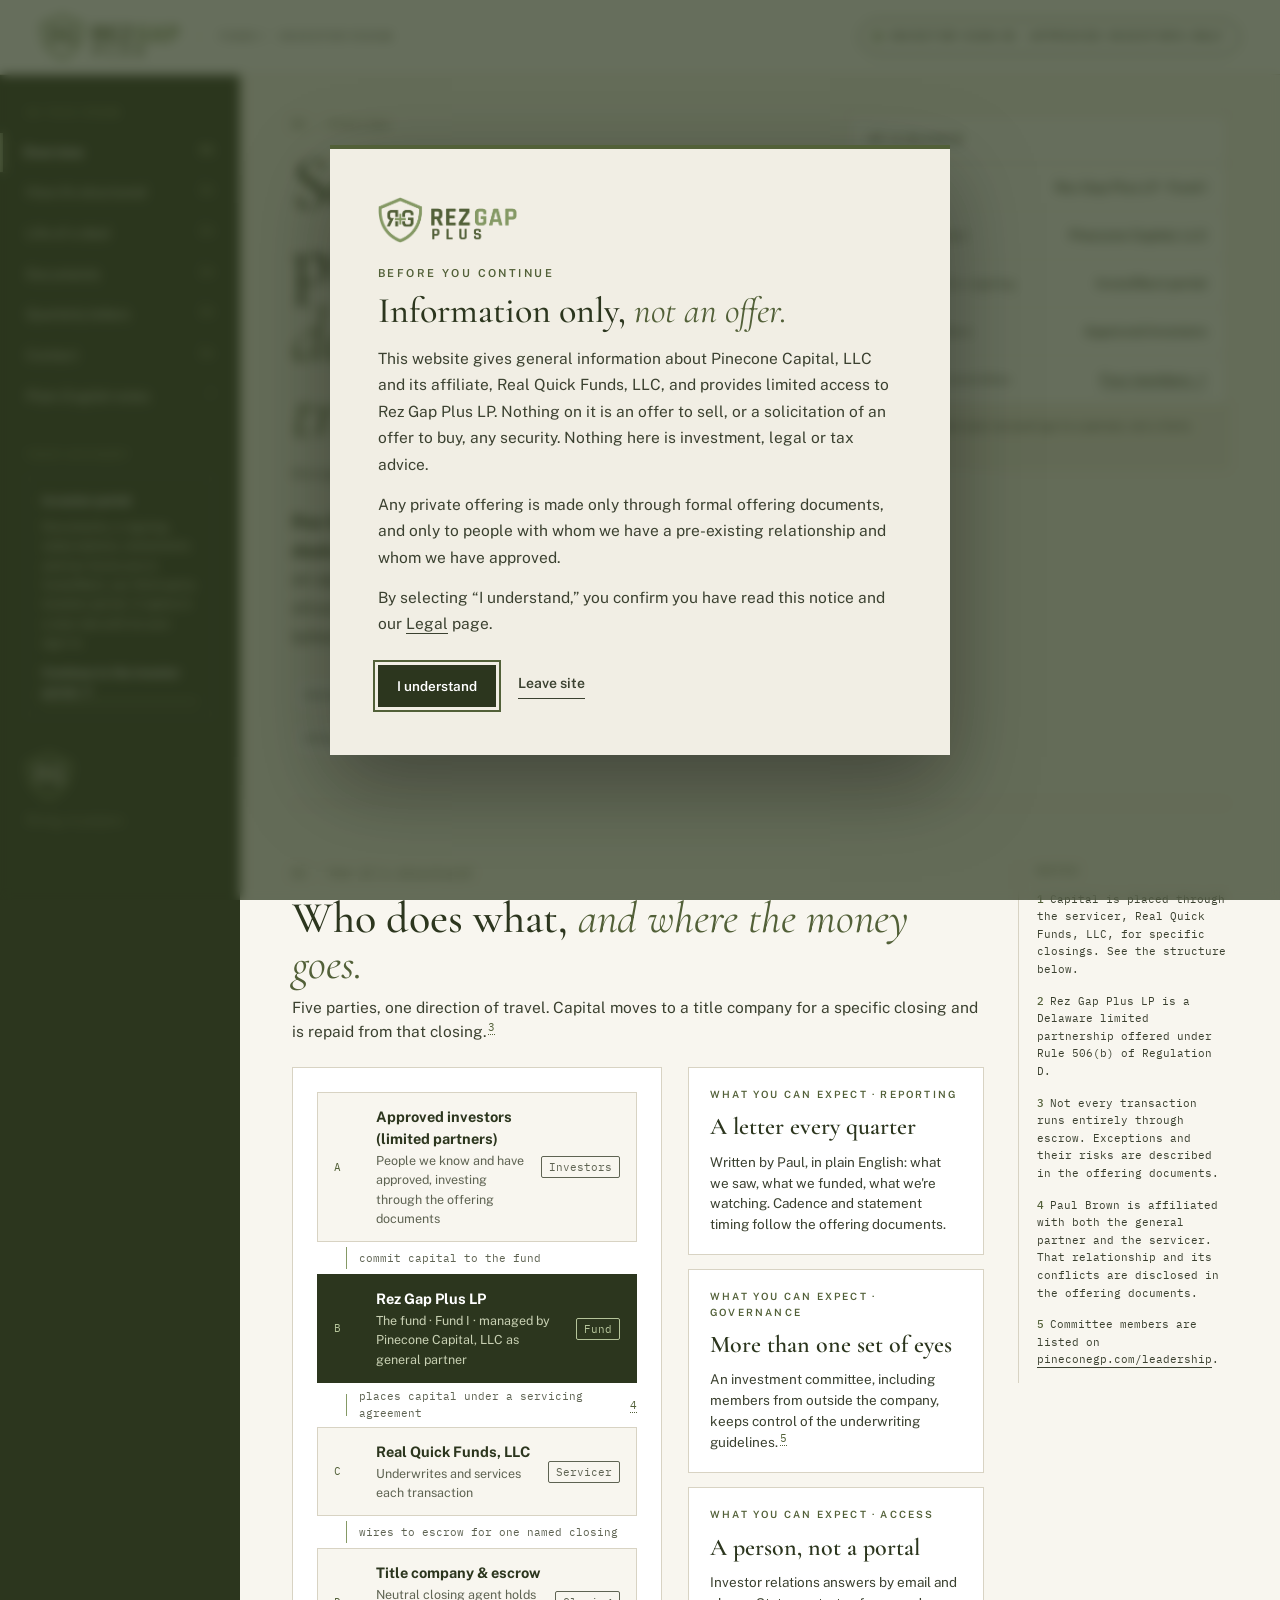
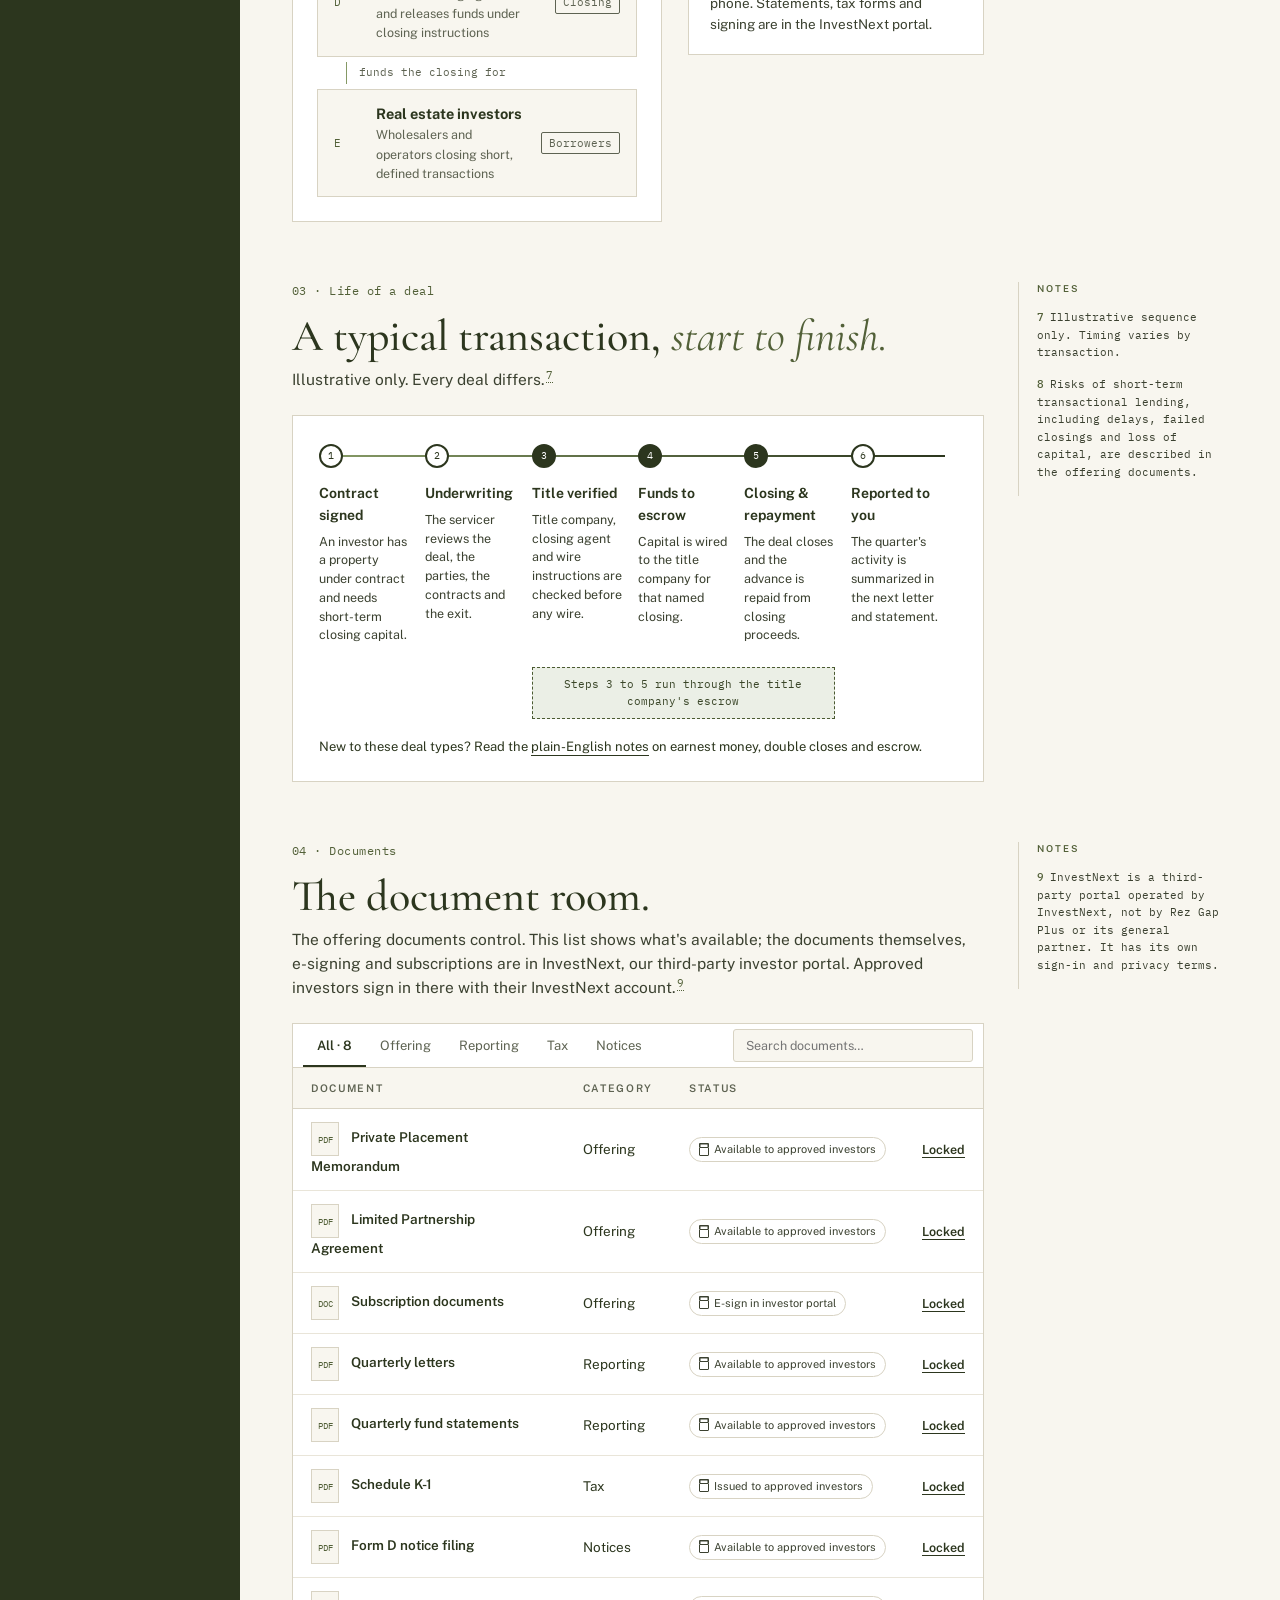
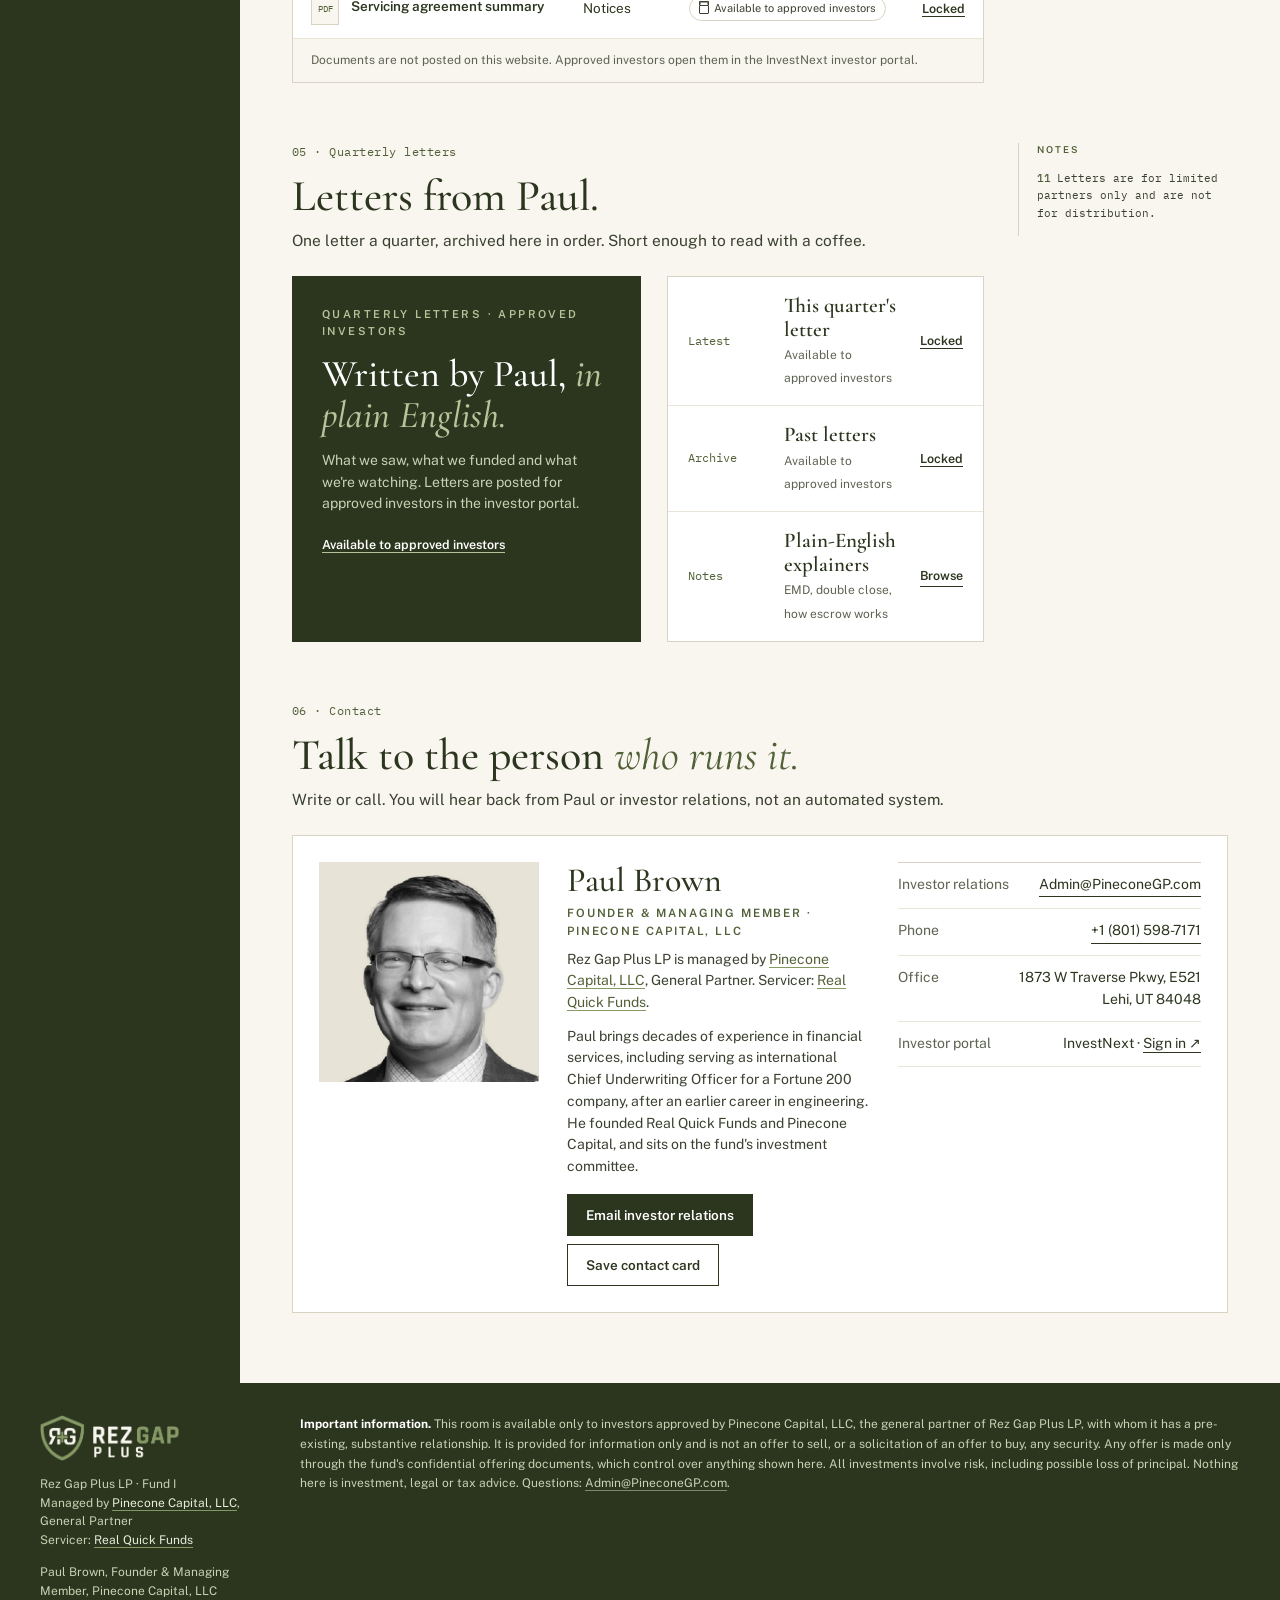
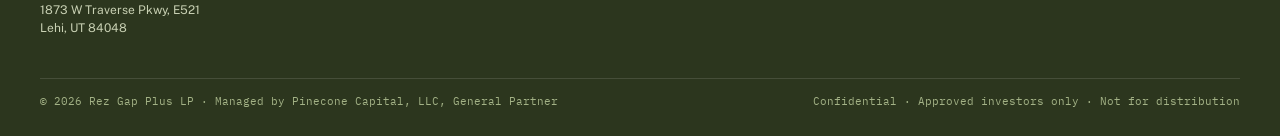
==== index.html @ 50b7ba6a "Header: drop 'Managed by' line, single 'Investor sign-in · Approved investors only' button; logo -> " ====
<!doctype html><html lang="en"><head><meta charset="utf-8">
<meta name="viewport" content="width=device-width,initial-scale=1">
<meta name="robots" content="noindex,nofollow,noarchive">
<title>Overview · Rez Gap Plus Fund I</title>
<link rel="icon" href="/favicon.ico?v=6" sizes="any"><link rel="icon" type="image/png" sizes="32x32" href="/favicon-32.png?v=6">
<meta property="og:type" content="website"><meta property="og:site_name" content="Rez Gap Plus LP"><meta property="og:title" content="Overview · Rez Gap Plus Fund I"><meta property="og:description" content="Rez Gap Plus LP · Fund I. Managed by Pinecone Capital, LLC, General Partner."><meta property="og:image" content="https://rezgapplus.com/img/og-share.png"><meta name="twitter:card" content="summary_large_image"><link rel="apple-touch-icon" href="/apple-touch-icon.png?v=6">
<meta name="theme-color" content="#2C361E">
<link rel="stylesheet" href="/fonts/fonts.css"><link rel="stylesheet" href="/rgp.css?v=7">
</head><body>
<a class="skip" href="#main">Skip to content</a>
<header class="top">
 <a class="brand" href="/" aria-label="Rez Gap Plus Fund I investor room home"><img class="lockup" src="/logo/rgp-lockup.png" alt="Rez Gap Plus" width="1185" height="393"><span class="fund">Fund I · Investor room</span></a>
 <div class="r"><a class="gate gbtn" href="/sign-in.html"><i></i>Investor sign-in · Approved investors only</a></div>
</header>
<div class="mgate"><a class="gate gbtn" href="/sign-in.html"><i></i>Investor sign-in · Approved investors only</a></div>
<nav class="mnav" aria-label="Investor room sections"><a href="#overview" data-sec="overview" class=on>Overview</a><a href="#structure" data-sec="structure">How it's structured</a><a href="#deal" data-sec="deal">Life of a deal</a><a href="#documents" data-sec="documents">Documents</a><a href="#letters" data-sec="letters">Quarterly letters</a><a href="#contact" data-sec="contact">Contact</a><a href="/explainers.html">Plain-English notes</a></nav>
<div class="shell">
<aside class="side"><div class="in">
 <span class="cap">In this room</span>
 <ul><li><a href="#overview" data-sec="overview" class=on>Overview <span class="n">01</span></a></li><li><a href="#structure" data-sec="structure">How it's structured <span class="n">02</span></a></li><li><a href="#deal" data-sec="deal">Life of a deal <span class="n">03</span></a></li><li><a href="#documents" data-sec="documents">Documents <span class="n">04</span></a></li><li><a href="#letters" data-sec="letters">Quarterly letters <span class="n">05</span></a></li><li><a href="#contact" data-sec="contact">Contact <span class="n">06</span></a></li><li><a href="/explainers.html" data-sec="explainers">Plain-English notes <span class="n">↗</span></a></li></ul>
 <span class="cap">Your account</span>
 <div class="box"><b>Investor portal</b>Documents, e-signing, subscriptions, statements and tax forms are in InvestNext, our third-party investor portal. It opens in a new tab with its own sign-in.<div style="margin-top:10px"><a class="plink" href="https://pineconecapital.investnext.com/portal/" target="_blank" rel="noopener" data-portal>Continue to the investor portal <span aria-hidden="true">↗</span><span class="sr"> (opens the InvestNext investor portal in a new tab)</span></a></div></div>
 <div class="mkw"><img src="/logo/rgp-shield-ondark.png" alt=""><p>Boring on purpose.</p></div>
</div></aside>
<main id="main">
 <section class="sec hero" id="overview">
  <div>
   <div class="eyebrow">01 · Overview</div>
   <h1 class="big">Solving timing problems <em>inside defined transactions.</em></h1>
   <p class="credit lead">Managed by <a href="https://pineconegp.com" target="_blank" rel="noopener">Pinecone Capital, LLC</a>, General Partner</p>
   <p class="lede"><b>Rez Gap Plus funds the short timing gap inside real estate deals that are already under contract.</b><sup class="f"><a href="#fn1">1</a></sup> This room holds what an approved investor needs to follow how that works: the structure, the life of a deal, the documents and Paul's quarterly letters.</p>
   <div class="chips"><span class="chip">General partner <b>Pinecone Capital, LLC</b></span><span class="chip">Servicer <b>Real Quick Funds, LLC</b></span><span class="chip">Offering <b>Reg D 506(b)</b><sup class="f"><a href="#fn2">2</a></sup></span></div>
  </div>
  <div class="status">
   <h4>At a glance</h4>
   <div class="row"><span class="k">Fund</span><span class="v">Rez Gap Plus LP · Fund I</span></div><div class="row"><span class="k">General partner</span><span class="v">Pinecone Capital, LLC</span></div>
   <div class="row"><span class="k">Documents &amp; e-signing</span><span class="v">InvestNext portal</span></div>
   <div class="row"><span class="k">Quarterly letters</span><span class="v">Approved investors</span></div>
      <div class="row"><span class="k">Investment committee</span><span class="v"><a class="ul" href="https://pineconegp.com/leadership" target="_blank" rel="noopener">Four members ↗</a></span></div>
      <div class="foot">Questions about your account go to a person, not a form. <a href="#contact">See Contact</a>.</div>
  </div>
 </section>

 <section class="sec withfn" id="structure">
  <div>
   <div class="num">02 · How it's structured</div><h2>Who does what, <em>and where the money goes.</em></h2>
   <p class="sub">Five parties, one direction of travel. Capital moves to a title company for a specific closing and is repaid from that closing.<sup class="f"><a href="#fn3">3</a></sup></p>
   <div class="struct">
    <div class="stack" role="list" aria-label="Five-party structure">
     <div class="node" role="listitem"><span class="i">A</span><span><b>Approved investors (limited partners)</b><small>People we know and have approved, investing through the offering documents</small></span><span class="tag">Investors</span></div>
     <div class="flow">commit capital to the fund</div>
     <div class="node k" role="listitem"><span class="i">B</span><span><b>Rez Gap Plus LP</b><small>The fund · Fund I · managed by Pinecone Capital, LLC as general partner</small></span><span class="tag">Fund</span></div>
     <div class="flow">places capital under a servicing agreement<sup class="f"><a href="#fn4">4</a></sup></div>
     <div class="node" role="listitem"><span class="i">C</span><span><b>Real Quick Funds, LLC</b><small>Underwrites and services each transaction</small></span><span class="tag">Servicer</span></div>
     <div class="flow">wires to escrow for one named closing</div>
     <div class="node" role="listitem"><span class="i">D</span><span><b>Title company &amp; escrow</b><small>Neutral closing agent holds and releases funds under closing instructions</small></span><span class="tag">Closing</span></div>
     <div class="flow">funds the closing for</div>
     <div class="node" role="listitem"><span class="i">E</span><span><b>Real estate investors</b><small>Wholesalers and operators closing short, defined transactions</small></span><span class="tag">Borrowers</span></div>
    </div>
    <div class="expect">
     <div class="ex"><div class="cap">What you can expect · Reporting</div><h3>A letter every quarter</h3><p>Written by Paul, in plain English: what we saw, what we funded, what we're watching. Cadence and statement timing follow the offering documents.</p></div>
     <div class="ex"><div class="cap">What you can expect · Governance</div><h3>More than one set of eyes</h3><p>An investment committee, including members from outside the company, keeps control of the underwriting guidelines.<sup class="f"><a href="#fn5">5</a></sup></p></div>
     <div class="ex"><div class="cap">What you can expect · Access</div><h3>A person, not a portal</h3><p>Investor relations answers by email and phone. Statements, tax forms and signing are in the InvestNext portal.</p></div>
    </div>
   </div>
  </div>
  <div class="margin" aria-label="Notes"><span class="cap">Notes</span>
   <p class="fn" id="fn1"><i>1</i>Capital is placed through the servicer, Real Quick Funds, LLC, for specific closings. See the structure below.</p>
   <p class="fn" id="fn2"><i>2</i>Rez Gap Plus LP is a Delaware limited partnership offered under Rule 506(b) of Regulation D.</p>
   <p class="fn" id="fn3"><i>3</i>Not every transaction runs entirely through escrow. Exceptions and their risks are described in the offering documents.</p>
   <p class="fn" id="fn4"><i>4</i>Paul Brown is affiliated with both the general partner and the servicer. That relationship and its conflicts are disclosed in the offering documents.</p>
   <p class="fn" id="fn5"><i>5</i>Committee members are listed on <a class="ul" href="https://pineconegp.com/leadership" target="_blank" rel="noopener">pineconegp.com/leadership</a>.</p>
     </div>
 </section>

 <section class="sec withfn" id="deal">
  <div>
   <div class="num">03 · Life of a deal</div><h2>A typical transaction, <em>start to finish.</em></h2>
   <p class="sub">Illustrative only. Every deal differs.<sup class="f"><a href="#fn7">7</a></sup></p>
   <div class="tl">
    <ol class="track">
     <li class="step"><div class="dot">1</div><h3>Contract signed</h3><p>An investor has a property under contract and needs short-term closing capital.</p></li>
     <li class="step"><div class="dot">2</div><h3>Underwriting</h3><p>The servicer reviews the deal, the parties, the contracts and the exit.</p></li>
     <li class="step esc"><div class="dot">3</div><h3>Title verified</h3><p>Title company, closing agent and wire instructions are checked before any wire.</p></li>
     <li class="step esc"><div class="dot">4</div><h3>Funds to escrow</h3><p>Capital is wired to the title company for that named closing.</p></li>
     <li class="step esc"><div class="dot">5</div><h3>Closing &amp; repayment</h3><p>The deal closes and the advance is repaid from closing proceeds.</p></li>
     <li class="step"><div class="dot">6</div><h3>Reported to you</h3><p>The quarter's activity is summarized in the next letter and statement.</p></li>
    </ol>
    <div class="escrowband"><div>Steps 3 to 5 run through the title company's escrow</div></div>
    <p class="more">New to these deal types? Read the <a class="ul" href="/explainers.html">plain-English notes</a> on earnest money, double closes and escrow.</p>
   </div>
  </div>
  <div class="margin"><span class="cap">Notes</span>
   <p class="fn" id="fn7"><i>7</i>Illustrative sequence only. Timing varies by transaction.</p>
   <p class="fn" id="fn8"><i>8</i>Risks of short-term transactional lending, including delays, failed closings and loss of capital, are described in the offering documents.</p>
  </div>
 </section>

 <section class="sec withfn" id="documents">
  <div>
   <div class="num">04 · Documents</div><h2>The document room.</h2>
   <p class="sub">The offering documents control. This list shows what's available; the documents themselves, e-signing and subscriptions are in InvestNext, our third-party investor portal. Approved investors sign in there with their InvestNext account.<sup class="f"><a href="#fn9">9</a></sup></p>
   <div class="docs">
    <div class="tabs" role="tablist" aria-label="Document categories"><button type="button" role="tab" aria-selected="true" data-tab="all">All · 8</button><button type="button" role="tab" aria-selected="false" data-tab="Offering">Offering</button><button type="button" role="tab" aria-selected="false" data-tab="Reporting">Reporting</button><button type="button" role="tab" aria-selected="false" data-tab="Tax">Tax</button><button type="button" role="tab" aria-selected="false" data-tab="Notices">Notices</button><input type="search" id="docsearch" placeholder="Search documents…" aria-label="Search documents"></div>
    <table><thead><tr><th>Document</th><th>Category</th><th>Status</th><th><span class="sr" style="position:absolute;left:-9999px">Action</span></th></tr></thead><tbody id="docrows"><tr data-cat="Offering"><td><span class="ic">PDF</span><b>Private Placement Memorandum</b></td><td data-l="Category">Offering</td><td data-l="Status"><span class="pill lock">Available to approved investors</span></td><td><button class="act" type="button" data-doc="Private Placement Memorandum">Locked</button></td></tr><tr data-cat="Offering"><td><span class="ic">PDF</span><b>Limited Partnership Agreement</b></td><td data-l="Category">Offering</td><td data-l="Status"><span class="pill lock">Available to approved investors</span></td><td><button class="act" type="button" data-doc="Limited Partnership Agreement">Locked</button></td></tr><tr data-cat="Offering"><td><span class="ic">DOC</span><b>Subscription documents</b></td><td data-l="Category">Offering</td><td data-l="Status"><span class="pill lock">E-sign in investor portal</span></td><td><button class="act" type="button" data-doc="Subscription documents">Locked</button></td></tr><tr data-cat="Reporting"><td><span class="ic">PDF</span><b>Quarterly letters</b></td><td data-l="Category">Reporting</td><td data-l="Status"><span class="pill lock">Available to approved investors</span></td><td><button class="act" type="button" data-doc="Quarterly letters">Locked</button></td></tr><tr data-cat="Reporting"><td><span class="ic">PDF</span><b>Quarterly fund statements</b></td><td data-l="Category">Reporting</td><td data-l="Status"><span class="pill lock">Available to approved investors</span></td><td><button class="act" type="button" data-doc="Quarterly fund statements">Locked</button></td></tr><tr data-cat="Tax"><td><span class="ic">PDF</span><b>Schedule K-1</b></td><td data-l="Category">Tax</td><td data-l="Status"><span class="pill lock">Issued to approved investors</span></td><td><button class="act" type="button" data-doc="Schedule K-1">Locked</button></td></tr><tr data-cat="Notices"><td><span class="ic">PDF</span><b>Form D notice filing</b></td><td data-l="Category">Notices</td><td data-l="Status"><span class="pill lock">Available to approved investors</span></td><td><button class="act" type="button" data-doc="Form D notice filing">Locked</button></td></tr><tr data-cat="Notices"><td><span class="ic">PDF</span><b>Servicing agreement summary</b></td><td data-l="Category">Notices</td><td data-l="Status"><span class="pill lock">Available to approved investors</span></td><td><button class="act" type="button" data-doc="Servicing agreement summary">Locked</button></td></tr></tbody></table>
    <div class="empty" id="docempty" hidden>No documents match.</div>
    <div class="note">Documents are not posted on this website. Approved investors open them in the InvestNext investor portal.</div>
   </div>
  </div>
  <div class="margin"><span class="cap">Notes</span>
   <p class="fn" id="fn9"><i>9</i>InvestNext is a third-party portal operated by InvestNext, not by Rez Gap Plus or its general partner. It has its own sign-in and privacy terms.</p>
     </div>
 </section>

 <section class="sec withfn" id="letters">
  <div>
   <div class="num">05 · Quarterly letters</div><h2>Letters from Paul.</h2>
   <p class="sub">One letter a quarter, archived here in order. Short enough to read with a coffee.</p>
   <div class="letters">
    <div class="feat"><div class="cap">Quarterly letters · approved investors</div><h3>Written by Paul, <em>in plain English.</em></h3><p>What we saw, what we funded and what we're watching. Letters are posted for approved investors in the investor portal.</p><div class="meta"><button class="act" type="button" data-doc="Quarterly letters" style="color:#fff;border-color:var(--sage)">Available to approved investors</button></div></div>
    <div class="list">
     <div class="li"><span class="q">Latest</span><span><b>This quarter's letter</b><small>Available to approved investors</small></span><button class="act" type="button" data-doc="Latest quarterly letter">Locked</button></div>
     <div class="li"><span class="q">Archive</span><span><b>Past letters</b><small>Available to approved investors</small></span><button class="act" type="button" data-doc="Letter archive">Locked</button></div>
     <div class="li"><span class="q">Notes</span><span><b>Plain-English explainers</b><small>EMD, double close, how escrow works</small></span><a class="act" href="/explainers.html">Browse</a></div>
    </div>
   </div>
  </div>
  <div class="margin"><span class="cap">Notes</span>
   <p class="fn" id="fn11"><i>11</i>Letters are for limited partners only and are not for distribution.</p>
  </div>
 </section>

 <section class="sec" id="contact">
  <div class="num">06 · Contact</div><h2>Talk to the person <em>who runs it.</em></h2>
  <p class="sub">Write or call. You will hear back from Paul or investor relations, not an automated system.</p>
  <div class="contact">
   <div class="ph-img"><img src="/img/paul-brown.webp?v=2" alt="Paul Brown" width="600" height="600"></div>
   <div><h3>Paul Brown</h3><div class="t">Founder &amp; Managing Member · Pinecone Capital, LLC</div><p class="credit">Rez Gap Plus LP is managed by <a href="https://pineconegp.com" target="_blank" rel="noopener">Pinecone Capital, LLC</a>, General Partner. Servicer: <a href="https://realquickfunds.com" target="_blank" rel="noopener">Real Quick Funds</a>.</p><p>Paul brings decades of experience in financial services, including serving as international Chief Underwriting Officer for a Fortune 200 company, after an earlier career in engineering. He founded Real Quick Funds and Pinecone Capital, and sits on the fund's investment committee.</p>
    <div class="btns"><a class="btn" href="mailto:Admin@PineconeGP.com?subject=Rez%20Gap%20Plus%20investor%20question">Email investor relations</a><a class="btn o" href="/rgp-ir.vcf" download>Save contact card</a></div></div>
   <div class="kv"><div><span>Investor relations</span><a class="ul" href="mailto:Admin@PineconeGP.com">Admin@PineconeGP.com</a></div><div><span>Phone</span><a class="ul" href="tel:+18015987171">+1 (801) 598-7171</a></div><div><span>Office</span><span>1873 W Traverse Pkwy, E521<br>Lehi, UT 84048</span></div><div><span>Investor portal</span><span>InvestNext · <a class="ul" href="https://pineconecapital.investnext.com/portal/" target="_blank" rel="noopener" data-portal>Sign in <span aria-hidden="true">↗</span><span class="sr"> (opens the InvestNext investor portal in a new tab)</span></a></span></div></div>
  </div>
 </section>
</main></div>
<footer class="foot">
 <div><a class="lk" href="/"><img src="/logo/rgp-lockup-ondark.png" alt="Rez Gap Plus" width="1185" height="393"></a><p class="credit ft">Rez Gap Plus LP · Fund I<br>Managed by <a href="https://pineconegp.com" target="_blank" rel="noopener">Pinecone Capital, LLC</a>, General Partner<br>Servicer: <a href="https://realquickfunds.com" target="_blank" rel="noopener">Real Quick Funds</a></p><p class="credit ft">Paul Brown, Founder &amp; Managing Member, Pinecone Capital, LLC<br>1873 W Traverse Pkwy, E521<br>Lehi, UT 84048</p></div>
 <div class="d"><b>Important information.</b> This room is available only to investors approved by Pinecone Capital, LLC, the general partner of Rez Gap Plus LP, with whom it has a pre-existing, substantive relationship. It is provided for information only and is not an offer to sell, or a solicitation of an offer to buy, any security. Any offer is made only through the fund's confidential offering documents, which control over anything shown here. All investments involve risk, including possible loss of principal. Nothing here is investment, legal or tax advice. Questions: <a href="mailto:Admin@PineconeGP.com">Admin@PineconeGP.com</a>.</div>
 <div class="bot"><span>© 2026 Rez Gap Plus LP · Managed by Pinecone Capital, LLC, General Partner</span><span>Confidential · Approved investors only · Not for distribution</span></div>
</footer>
<dialog id="locked"><div class="dh">Available to approved investors</div><div class="db"><p id="locked-doc"><b>Document</b></p><p>Fund documents, letters, e-signing and statements are available only to approved investors, in InvestNext, our third-party investor portal, which has its own sign-in.</p><p><a class="ul" href="https://pineconecapital.investnext.com/portal/" target="_blank" rel="noopener">Sign in to the investor portal ↗</a></p><p>Can't open something you expect to see? Email <a class="ul" href="mailto:Admin@PineconeGP.com?subject=Investor%20room%20document">Admin@PineconeGP.com</a>.</p></div><div class="df"><button class="btn" type="button" data-close>Close</button></div></dialog>
<div class="entry" id="entry" hidden role="dialog" aria-modal="true" aria-labelledby="entry-h">
 <div class="card">
  <img src="/logo/rgp-lockup.png" alt="Rez Gap Plus" width="1185" height="393">
  <span class="cap">Before you continue</span>
  <h2 id="entry-h"><span style="white-space:nowrap">Information only,</span> <em style="white-space:nowrap">not an offer.</em></h2>
  <p>This website gives general information about Pinecone Capital, LLC and its affiliate, Real Quick Funds, LLC, and provides limited access to Rez Gap Plus LP. Nothing on it is an offer to sell, or a solicitation of an offer to buy, any security. Nothing here is investment, legal or tax advice.</p>
  <p>Any private offering is made only through formal offering documents, and only to people with whom we have a pre-existing relationship and whom we have approved.</p>
  <p>By selecting “I understand,” you confirm you have read this notice and our <a class="ul" href="https://pineconegp.com/legal" target="_blank" rel="noopener">Legal</a> page.</p>
  <div class="erow"><button class="btn" id="entry-ok" type="button">I understand</button><a class="leave" href="https://www.google.com" rel="noopener">Leave site</a></div>
 </div>
</div>
<script src="/room.js"></script>
</body></html>
---- fonts/fonts.css ----
@font-face{font-family:"Cormorant Garamond";src:url("CormorantGaramond-VariableFont_wght.ttf");font-display:swap;font-weight:300 700}
@font-face{font-family:"Cormorant Garamond";src:url("CormorantGaramond-Italic-VariableFont_wght.ttf");font-display:swap;font-weight:300 700;font-style:italic}
@font-face{font-family:"Public Sans";src:url("PublicSans-VariableFont_wght.ttf");font-display:swap;font-weight:100 900}
@font-face{font-family:"Public Sans";src:url("PublicSans-Italic-VariableFont_wght.ttf");font-display:swap;font-weight:100 900;font-style:italic}
@font-face{font-family:"IBM Plex Mono";src:url("IBMPlexMono-Regular.ttf");font-display:swap;font-weight:400}
@font-face{font-family:"IBM Plex Mono";src:url("IBMPlexMono-Medium.ttf");font-display:swap;font-weight:500}
---- rgp.css ----
/* Rez Gap Plus LP · investor room · Direction 1 "Data Room" (+ D2 margin footnotes & serif letters). Timberline tokens from pineconegp.com site.css */
:root{--fog:#F1EEE4;--fog2:#E7E3D6;--fog3:#F8F6EF;--pine:#2C361E;--pine2:#3A4628;--pine3:#4A5A31;--bark:#526038;--lichen:#859965;--sage:#B5C49A;
--rule:#D8D3C3;--rule2:#E9E5D9;--mute:#5E6352;--ink2:#3B4130;--white:#fff;--tbc:#F1DE9A;--tbcink:#3B2E12;--olive:#526038;--olive2:#859965;
--disp:"Cormorant Garamond",Garamond,serif;--sans:"Public Sans",Helvetica,Arial,sans-serif;--mono:"IBM Plex Mono",ui-monospace,Menlo,monospace}
*{box-sizing:border-box;margin:0;padding:0}
html{scroll-behavior:smooth;-webkit-text-size-adjust:100%}
body{background:var(--fog3);color:var(--pine);font-family:var(--sans);-webkit-font-smoothing:antialiased;font-size:15px;line-height:1.55;overflow-x:hidden}
img{max-width:100%;display:block}
a{color:inherit;text-decoration:none}
a:focus-visible,button:focus-visible,input:focus-visible,textarea:focus-visible,select:focus-visible{outline:2px solid var(--bark);outline-offset:3px}
[id]{scroll-margin-top:84px}
.mono{font-family:var(--mono)}
.cap{font-size:11px;letter-spacing:.22em;text-transform:uppercase;font-weight:600}
.ul{border-bottom:1px solid currentColor;padding-bottom:1px}
.ul:hover{color:var(--bark)}
/* placeholder chip: every unconfirmed figure */
.ph{font-family:var(--mono);font-size:.8em;background:var(--tbc);color:var(--tbcink);padding:1px 6px;border-radius:2px;font-weight:500;letter-spacing:0;text-transform:none;font-style:normal;white-space:nowrap;box-shadow:inset 0 0 0 1px #D9C26F}
.phblock{display:block;white-space:normal;padding:10px 12px;margin:8px 0;line-height:1.5}
.previewbar{background:#2B1F17;color:#E9DCCB;font-family:var(--mono);font-size:11px;letter-spacing:.06em;padding:7px 28px;display:flex;justify-content:space-between;gap:16px;text-transform:uppercase}
.previewbar b{color:#F2C98A;font-weight:500}
.btn{display:inline-block;background:var(--pine);color:#fff;padding:12px 18px;font-size:13.5px;font-weight:600;border:1px solid var(--pine);cursor:pointer;font-family:var(--sans);line-height:1.2}
.btn:hover{background:var(--pine2)}
.btn.o{background:transparent;color:var(--pine)}
.btn.o:hover{background:var(--pine);color:#fff}
.gate{display:inline-flex;align-items:center;gap:8px;font-size:11px;letter-spacing:.14em;text-transform:uppercase;font-weight:600;border:1px solid currentColor;padding:6px 11px;border-radius:999px;white-space:nowrap}
.gate i{width:7px;height:7px;border-radius:50%;background:#859965;display:inline-block;box-shadow:0 0 0 3px rgba(133,153,101,.22)}
/* header */
header.top{position:sticky;top:0;z-index:20;display:flex;align-items:center;justify-content:space-between;gap:20px;padding:14px 40px;background:var(--white);border-bottom:1px solid var(--rule)}
.brand{display:flex;align-items:center;gap:20px;min-width:0}
.brand .gp{display:flex;align-items:center;gap:10px}
.brand .gp img{height:36px;width:auto}
.brand .gp span{font-family:var(--disp);font-size:24px;font-weight:500;white-space:nowrap}
.brand .fund{border-left:1px solid var(--rule);padding-left:20px;font-family:var(--disp);font-size:21px;font-weight:500;line-height:1.1;white-space:nowrap}
.brand .fund small{display:block;font-family:var(--sans);font-size:10px;letter-spacing:.2em;text-transform:uppercase;color:var(--mute);font-weight:600;margin-top:3px}
header.top .r{display:flex;align-items:center;gap:18px;font-size:13px;color:var(--ink2)}
header.top .gate{color:var(--pine)}
.who{display:flex;align-items:center;gap:9px;white-space:nowrap}
.av{width:30px;height:30px;border-radius:50%;background:var(--fog2);border:1px dashed #A9A48F;display:grid;place-items:center;font-family:var(--mono);font-size:10px;color:var(--mute)}
.signout{border-bottom:1px solid var(--rule)}
.signout:hover{color:var(--bark);border-color:var(--bark)}
/* shell */
.shell{display:grid;grid-template-columns:240px minmax(0,1fr);min-height:calc(100vh - 69px)}
aside.side{background:var(--pine);color:#DCE1CF;padding:30px 26px}
aside.side .in{position:sticky;top:100px}
aside.side .cap{color:var(--lichen);font-size:10px;margin:0 0 12px;display:block}
aside.side ul{list-style:none;margin-bottom:30px}
aside.side li a{display:flex;justify-content:space-between;padding:9px 0;border-bottom:1px solid rgba(255,255,255,.08);font-size:14px}
aside.side li a:hover{color:#fff}
aside.side li a.on{color:#fff;font-weight:600;box-shadow:inset 3px 0 0 var(--sage);margin-left:-26px;padding-left:23px}
aside.side li .n{font-family:var(--mono);font-size:11px;color:#A3B286}
aside.side .box{border:1px solid rgba(255,255,255,.14);padding:15px;font-size:12.5px;line-height:1.55;color:#C9D1B4}
aside.side .box b{display:block;color:#fff;font-weight:600;margin-bottom:6px;font-size:13px}
aside.side .mkw{margin-top:34px}
aside.side .mkw img{width:38px;opacity:.85}
aside.side .mkw p{font-family:var(--disp);font-style:italic;font-size:19px;color:var(--sage);margin-top:8px}
main{padding:40px 52px 10px;min-width:0}
.sec{margin-bottom:60px}
.eyebrow,.num{font-family:var(--mono);font-size:12px;color:var(--bark);letter-spacing:.04em;margin-bottom:12px}
h1.big{font-family:var(--disp);font-weight:500;font-size:104px;line-height:.95;letter-spacing:-.01em}
h1.big em,h2 em,h1 em{font-style:italic;color:var(--bark);font-weight:400}
h2{font-family:var(--disp);font-weight:500;font-size:44px;line-height:1.05;margin-bottom:8px}
.sub{color:var(--ink2);max-width:760px;margin-bottom:24px;font-size:15.5px}
sup.f{font-family:var(--mono);font-size:10.5px;color:var(--bark);margin-left:2px;line-height:0}
sup.f a{border-bottom:1px dotted var(--bark)}
/* D2-style margin footnotes */
.withfn{display:grid;grid-template-columns:minmax(0,1fr) 210px;gap:34px}
.margin{border-left:1px solid var(--rule);padding-left:18px;align-self:start;position:sticky;top:100px}
.margin .cap{color:var(--bark);font-size:9.5px;display:block;margin-bottom:12px}
.fn{font-family:var(--mono);font-size:11px;line-height:1.6;color:var(--ink2);margin-bottom:14px}
.fn i{font-style:normal;color:var(--bark);margin-right:6px;font-weight:500}
.fn:target{background:#EEF0E2}
/* hero */
.hero{display:grid;grid-template-columns:minmax(0,1fr) 380px;gap:40px;padding-bottom:46px;border-bottom:1px solid var(--rule)}
.hero p.lede{font-size:18px;line-height:1.6;color:var(--ink2);max-width:600px;margin-top:24px}
.hero p.lede b{color:var(--pine)}
.chips{display:flex;gap:10px;margin-top:26px;flex-wrap:wrap}
.chip{border:1px solid var(--rule);background:var(--white);padding:7px 11px;font-size:12px;border-radius:3px;color:var(--ink2)}
.chip b{color:var(--pine)}
.status{background:var(--white);border:1px solid var(--rule);display:flex;flex-direction:column;align-self:start}
.status h4{font-size:11px;letter-spacing:.2em;text-transform:uppercase;padding:15px 20px;border-bottom:1px solid var(--rule);display:flex;justify-content:space-between;gap:10px}
.status h4 span{font-family:var(--mono);letter-spacing:0;text-transform:none;color:var(--mute);font-weight:400}
.row{display:flex;justify-content:space-between;align-items:baseline;padding:13px 20px;border-bottom:1px solid var(--rule2);font-size:13.5px;gap:14px}
.row .k{color:var(--mute)}
.row .v{text-align:right;font-weight:500}
.status .foot{padding:13px 20px;background:var(--fog);font-size:12px;color:var(--ink2)}
.status .foot a{border-bottom:1px solid currentColor}
/* structure */
.struct{display:grid;grid-template-columns:1.25fr 1fr;gap:26px}
.stack{background:var(--white);border:1px solid var(--rule);padding:24px}
.node{display:grid;grid-template-columns:28px minmax(0,1fr) auto;gap:14px;align-items:center;padding:13px 16px;border:1px solid var(--rule);background:var(--fog3)}
.node.k{background:var(--pine);color:#fff;border-color:var(--pine)}
.node .i{font-family:var(--mono);font-size:11px;color:var(--bark)}
.node.k .i,.node.k .tag{color:var(--sage)}
.node b{font-size:14.5px;display:block}
.node small{font-size:12.5px;color:var(--mute);display:block}
.node.k small{color:#C9D1B4}
.node .tag{font-family:var(--mono);font-size:10.5px;border:1px solid currentColor;padding:2px 7px;color:var(--mute);border-radius:2px;white-space:nowrap}
.flow{display:flex;align-items:center;gap:12px;padding:5px 0 5px 29px;font-family:var(--mono);font-size:11px;color:var(--mute)}
.flow:before{content:"";flex:none;width:1px;height:22px;background:var(--lichen)}
.expect{display:grid;gap:14px;align-content:start}
.ex{background:var(--white);border:1px solid var(--rule);padding:19px 21px}
.ex .cap{color:var(--bark);font-size:10px}
.ex h3{font-family:var(--disp);font-size:24px;font-weight:600;margin:6px 0}
.ex p{font-size:13.5px;color:var(--ink2)}
/* servicer history */
.hist{background:var(--white);border:1px solid var(--rule);margin-top:26px}
.hist .hd{display:flex;justify-content:space-between;align-items:center;gap:14px;padding:14px 20px;border-bottom:1px solid var(--rule);flex-wrap:wrap}
.hist .hd b{font-size:13.5px}
.hist .hd .lab{font-family:var(--mono);font-size:10.5px;border:1px solid var(--bark);color:var(--bark);padding:2px 8px;border-radius:2px}
.hist .g{display:grid;grid-template-columns:repeat(3,1fr)}
.hist .g div{padding:18px 20px;border-right:1px solid var(--rule2)}
.hist .g div:last-child{border-right:0}
.hist .g span{display:block;font-size:12px;color:var(--mute);margin-bottom:8px}
.hist .g strong{font-family:var(--disp);font-size:26px;font-weight:500}
.hist .ft{padding:11px 20px;background:var(--fog);font-size:12px;color:var(--ink2)}
/* timeline */
.tl{background:var(--white);border:1px solid var(--rule);padding:28px 26px 24px}
.track{display:grid;grid-template-columns:repeat(6,minmax(0,1fr));position:relative;list-style:none}
.track:before{content:"";position:absolute;left:12px;right:12px;top:11px;height:2px;background:linear-gradient(90deg,var(--lichen),var(--pine))}
.step{position:relative;padding-right:16px}
.dot{width:24px;height:24px;border-radius:50%;background:var(--white);border:2px solid var(--pine);display:grid;place-items:center;font-family:var(--mono);font-size:10px;position:relative;z-index:1}
.step.esc .dot{background:var(--pine);color:#fff}
.step h3{font-size:14px;margin:15px 0 6px;font-weight:650;font-family:var(--sans)}
.step p{font-size:12.5px;color:var(--ink2);line-height:1.5}
.step .d{margin-top:10px;display:inline-block}
.escrowband{margin-top:22px;display:grid;grid-template-columns:repeat(6,minmax(0,1fr))}
.escrowband div{grid-column:3 / span 3;margin-right:16px;text-align:center;border:1px dashed var(--pine3);background:rgba(133,153,101,.16);padding:8px 12px;font-family:var(--mono);font-size:11px;color:var(--pine2)}
.tl .more{margin-top:18px;font-size:13px}
/* documents */
.docs{background:var(--white);border:1px solid var(--rule)}
.tabs{display:flex;gap:0;border-bottom:1px solid var(--rule);padding:0 10px;align-items:center;flex-wrap:wrap}
.tabs button{background:none;border:0;padding:14px;font-size:13px;color:var(--mute);cursor:pointer;font-family:var(--sans)}
.tabs button[aria-selected=true]{color:var(--pine);font-weight:600;box-shadow:inset 0 -2px 0 var(--pine)}
.tabs input{margin-left:auto;border:1px solid var(--rule);padding:8px 12px;font-size:12.5px;color:var(--pine);width:240px;border-radius:3px;font-family:var(--sans);background:var(--fog3)}
table{width:100%;border-collapse:collapse;font-size:13.5px}
th{text-align:left;font-size:10.5px;letter-spacing:.16em;text-transform:uppercase;color:var(--mute);font-weight:600;padding:12px 18px;border-bottom:1px solid var(--rule);background:var(--fog3)}
td{padding:13px 18px;border-bottom:1px solid var(--rule2);vertical-align:middle}
td .ic{display:inline-grid;place-items:center;width:28px;height:34px;border:1px solid var(--rule);font-family:var(--mono);font-size:8.5px;color:var(--bark);margin-right:12px;vertical-align:middle;background:var(--fog3)}
td b{font-weight:600}
.pill{font-size:11px;padding:3px 9px;border-radius:999px;border:1px solid var(--rule);color:var(--ink2);white-space:nowrap;display:inline-flex;align-items:center;gap:5px}
.lock:before{content:"";width:8px;height:7px;border:1.5px solid currentColor;border-radius:1px;box-shadow:0 -4px 0 -1.5px var(--white),0 -4px 0 0 currentColor;display:inline-block;margin-top:3px}
.act{font-size:12.5px;font-weight:600;border:0;border-bottom:1px solid var(--pine);background:none;cursor:pointer;color:var(--pine);font-family:var(--sans);padding:0;white-space:nowrap}
.docs .note{padding:12px 18px;font-size:12px;color:var(--mute);background:var(--fog3)}
.empty{padding:22px 18px;font-size:13px;color:var(--mute)}
/* letters list */
.letters{display:grid;grid-template-columns:1.1fr 1fr;gap:26px}
.feat{background:var(--pine);color:#E8ECDD;padding:30px;position:relative;overflow:hidden;display:block;min-height:300px}
.feat .cap{color:var(--sage)}
.feat h3{font-family:var(--disp);font-size:38px;font-weight:500;line-height:1.08;margin:14px 0;color:#fff}
.feat h3 em{font-style:italic;color:var(--sage)}
.feat p{font-size:14px;color:#C9D1B4;max-width:440px;position:relative;z-index:1}
.feat .meta{display:flex;gap:18px;margin-top:22px;font-family:var(--mono);font-size:11.5px;color:#A3B286;position:relative;z-index:1;flex-wrap:wrap}
.feat .meta .go{color:#fff;border-bottom:1px solid var(--sage)}
.feat .trees{position:absolute;left:0;right:0;bottom:-2px;height:70px;width:100%;opacity:.22}
.feat:hover h3{text-decoration:underline;text-decoration-thickness:1px;text-underline-offset:6px}
.list{background:var(--white);border:1px solid var(--rule)}
.li{display:grid;grid-template-columns:80px minmax(0,1fr) auto;gap:16px;padding:17px 20px;border-bottom:1px solid var(--rule2);align-items:center}
.li:last-child{border-bottom:0}
.li .q{font-family:var(--mono);font-size:12px;color:var(--bark)}
.li b{font-family:var(--disp);font-size:21px;font-weight:600;display:block;line-height:1.15}
.li b .ph{font-size:12px}
.li small{font-size:12px;color:var(--mute)}
/* contact */
.contact{display:grid;grid-template-columns:220px minmax(0,1fr) minmax(0,1fr);gap:28px;background:var(--white);border:1px solid var(--rule);padding:26px}
.contact .ph-img{background:var(--fog2);aspect-ratio:1/1;overflow:hidden}
.contact .ph-img img{width:100%;height:100%;object-fit:cover}
.contact h3{font-family:var(--disp);font-size:34px;font-weight:500;line-height:1.1}
.contact .t{font-size:11.5px;letter-spacing:.16em;text-transform:uppercase;color:var(--bark);font-weight:600;margin:6px 0 14px}
.contact p{font-size:14px;color:var(--ink2);margin-bottom:12px}
.contact .btns{display:flex;gap:8px;flex-wrap:wrap;margin-top:16px}
.kv{border-top:1px solid var(--rule)}
.kv div{display:flex;justify-content:space-between;padding:11px 0;border-bottom:1px solid var(--rule2);font-size:14px;gap:16px}
.kv div>span:first-child{color:var(--mute);flex:none}
.kv div>:last-child{text-align:right}
/* footer */
footer.foot{background:var(--pine);color:#C9D1B4;padding:32px 40px 26px;display:grid;grid-template-columns:220px minmax(0,1fr);gap:40px}
footer.foot .lk{display:flex;align-items:center;gap:10px;color:#fff;font-family:var(--disp);font-size:22px}
footer.foot .lk img{height:34px;width:auto}
footer.foot .d{font-size:12px;line-height:1.65}
footer.foot .d b{color:#fff}
footer.foot .d a{border-bottom:1px solid rgba(255,255,255,.4)}
footer.foot .bot{grid-column:1 / -1;display:flex;justify-content:space-between;gap:16px;font-family:var(--mono);font-size:11px;color:#A3B286;border-top:1px solid rgba(255,255,255,.12);padding-top:14px;flex-wrap:wrap}
/* dialog */
dialog{border:1px solid var(--rule);padding:0;max-width:440px;width:calc(100% - 40px);color:var(--pine);background:var(--white);box-shadow:0 24px 60px rgba(44,54,30,.25)}
dialog::backdrop{background:rgba(44,54,30,.45)}
dialog .dh{padding:16px 22px;border-bottom:1px solid var(--rule);font-family:var(--disp);font-size:24px}
dialog .db{padding:18px 22px;font-size:14px;color:var(--ink2)}
dialog .db p{margin-bottom:10px}
dialog .df{padding:14px 22px;background:var(--fog3);display:flex;justify-content:flex-end;gap:8px}
/* standalone pages (letter, explainers, request, sign-in) */
.page{max-width:1100px}
.prose p{margin-bottom:16px;font-size:15.5px;color:var(--ink2);max-width:700px}
.prose h3{font-family:var(--disp);font-size:28px;font-weight:600;margin:28px 0 8px}
.crumb{font-family:var(--mono);font-size:12px;color:var(--mute);margin-bottom:18px}
.crumb a{border-bottom:1px solid var(--rule)}
/* D2 serif letter styling */
.letter{background:var(--white);border:1px solid var(--rule);padding:56px 64px}
.letter .mast{display:flex;justify-content:space-between;align-items:flex-end;border-bottom:1px solid var(--pine);padding-bottom:16px;margin-bottom:30px;gap:20px;flex-wrap:wrap}
.letter .mast .ttl{font-family:var(--disp);font-size:46px;font-weight:500;line-height:1}
.letter .mast .ttl em{font-style:italic;color:var(--bark);font-weight:400}
.letter .mast .meta{font-family:var(--mono);font-size:11.5px;color:var(--mute);text-align:right}
.letter h1{font-family:var(--disp);font-weight:500;font-size:52px;line-height:1.05;margin-bottom:24px}
.letter .body{font-family:var(--disp);font-size:21px;line-height:1.6;color:var(--ink2);max-width:680px}
.letter .body p{margin-bottom:18px}
.letter .body p.first:first-letter{font-family:var(--disp);float:left;font-size:84px;line-height:.8;padding:8px 12px 0 0;color:var(--pine);font-weight:500}
.letter .body h3{font-family:var(--sans);font-size:11px;letter-spacing:.22em;text-transform:uppercase;color:var(--bark);font-weight:600;margin:34px 0 12px}
.letter .glance{display:grid;grid-template-columns:repeat(3,1fr);border-top:1px solid var(--rule);border-bottom:1px solid var(--rule);margin:8px 0 26px;font-family:var(--sans)}
.letter .glance div{padding:14px 16px 14px 0;font-size:13px;color:var(--mute)}
.letter .glance b{display:block;font-family:var(--disp);font-size:22px;color:var(--pine);font-weight:500;margin-top:4px}
.pull{font-family:var(--disp);font-style:italic;font-size:32px;line-height:1.25;color:var(--pine);border-left:2px solid var(--lichen);padding-left:24px;margin:26px 0;max-width:640px}
.sig{margin-top:30px;font-family:var(--disp);font-size:21px}
.sig .nm{font-style:italic;font-size:32px;color:var(--pine)}
.sig .tt{font-family:var(--sans);font-size:11px;letter-spacing:.2em;text-transform:uppercase;color:var(--bark);font-weight:600;margin-top:4px}
.explain{display:grid;grid-template-columns:repeat(3,minmax(0,1fr));gap:18px}
.explain article{background:var(--white);border:1px solid var(--rule);padding:22px}
.explain h3{font-family:var(--disp);font-size:26px;font-weight:600;margin:6px 0 8px}
.explain p{font-size:14px;color:var(--ink2);margin-bottom:10px}
.explain .cap{color:var(--bark);font-size:10px}
/* request access */
.steps{display:grid;grid-template-columns:repeat(4,minmax(0,1fr));gap:0;border:1px solid var(--rule);background:var(--white);margin-bottom:30px;list-style:none}
.steps li{padding:20px;border-right:1px solid var(--rule2)}
.steps li:last-child{border-right:0}
.steps .n{font-family:var(--mono);font-size:11px;color:var(--bark)}
.steps h3{font-family:var(--disp);font-size:23px;font-weight:600;margin:6px 0 6px}
.steps p{font-size:13px;color:var(--ink2)}
.formcard{background:var(--white);border:1px solid var(--rule);padding:26px;max-width:640px}
.formcard label{display:block;font-size:12px;font-weight:600;letter-spacing:.04em;margin:14px 0 6px}
.formcard label:first-child{margin-top:0}
.formcard input,.formcard textarea{width:100%;border:1px solid var(--rule);padding:11px 12px;font-size:14px;font-family:var(--sans);background:var(--fog3);color:var(--pine)}
.formcard textarea{min-height:100px;resize:vertical}
.formcard .chk{display:flex;gap:10px;font-weight:400;font-size:13px;letter-spacing:0;color:var(--ink2);margin:18px 0}
.formcard .chk input{width:auto;margin-top:3px}
.formcard .note{font-size:12.5px;color:var(--mute);margin-top:14px}
.reqgrid{display:grid;grid-template-columns:minmax(0,1fr) 300px;gap:30px;align-items:start}
.aside-card{background:var(--white);border:1px solid var(--rule);padding:20px;font-size:13.5px;color:var(--ink2)}
.aside-card h3{font-family:var(--disp);font-size:22px;font-weight:600;color:var(--pine);margin-bottom:6px}
.aside-card p{margin-bottom:10px}
/* sign-in gate page */
.gatepage{min-height:100vh;display:grid;grid-template-rows:auto 1fr auto;background:var(--fog)}
.gatehead{display:flex;justify-content:space-between;align-items:center;padding:20px 40px;gap:16px}
.gatemain{display:grid;grid-template-columns:minmax(0,1fr) 420px;gap:60px;padding:30px 40px 50px;max-width:1240px;margin:0 auto;width:100%;align-items:center}
.gatemain h1{font-family:var(--disp);font-weight:500;font-size:96px;line-height:.95}
.gatemain .lede{font-size:17px;color:var(--ink2);max-width:520px;margin-top:22px}
.gatecard{background:var(--white);border:1px solid var(--rule);padding:28px}
.gatecard h2{font-size:30px}
.gatecard .formcard{border:0;padding:0;margin-top:14px}
.gatecard .alt{margin-top:18px;padding-top:16px;border-top:1px solid var(--rule);font-size:13.5px;color:var(--ink2)}
.gatetrees{height:120px;width:100%;opacity:.9}
.mgate{display:none}
/* mobile room nav (replaces sidebar) */
.mnav{display:none}
@media (max-width:1180px){
 .withfn{grid-template-columns:minmax(0,1fr)}
 .margin{position:static;border-left:0;border-top:1px solid var(--rule);padding:14px 0 0}
 .hero{grid-template-columns:minmax(0,1fr)}
 .status{max-width:560px}
 .contact{grid-template-columns:180px minmax(0,1fr)}
 .contact .kv{grid-column:1 / -1}
 .gatemain{grid-template-columns:minmax(0,1fr)}
}
@media (max-width:900px){
 header.top{padding:10px 16px;gap:10px}
 .brand{gap:12px}
 .brand .gp span{display:none}
 .brand .gp img{height:30px}
 .brand .fund{padding-left:12px;font-size:18px}
 .brand .fund small{font-size:9px;letter-spacing:.14em}
 header.top .r .gate,header.top .r .who{display:none}
 header.top .r{font-size:12.5px}
 .shell{grid-template-columns:minmax(0,1fr)}
 aside.side{display:none}
 .mnav{display:flex;position:sticky;top:55px;z-index:15;background:var(--pine);overflow-x:auto;gap:0;scrollbar-width:none}
 .mnav::-webkit-scrollbar{display:none}
 .mnav a{color:#D9DFC9;font-size:13px;padding:12px 14px;white-space:nowrap;flex:none}
 .mnav a.on{color:#fff;box-shadow:inset 0 -2px 0 var(--sage);font-weight:600}
 .mgate{display:flex;justify-content:center;padding:8px 16px;background:var(--white);border-bottom:1px solid var(--rule)}
 .mgate .gate{font-size:10px;letter-spacing:.1em;color:var(--pine)}
 [id]{scroll-margin-top:110px}
 main{padding:26px 18px 6px}
 .sec{margin-bottom:46px}
 h1.big{font-size:64px}
 h2{font-size:34px}
 .hero p.lede{font-size:16px}
 .struct,.letters,.explain,.reqgrid{grid-template-columns:minmax(0,1fr)}
 .stack{padding:14px}
 .node{grid-template-columns:20px minmax(0,1fr);padding:12px}
 .node .tag{display:none}
 .flow{padding-left:20px}
 .hist .g{grid-template-columns:minmax(0,1fr)}
 .hist .g div{border-right:0;border-bottom:1px solid var(--rule2)}
 .tl{padding:20px 18px}
 .track{grid-template-columns:minmax(0,1fr)}
 .track:before{left:11px;right:auto;top:12px;bottom:12px;width:2px;height:auto;background:linear-gradient(180deg,var(--lichen),var(--pine))}
 .step{display:grid;grid-template-columns:24px minmax(0,1fr);column-gap:14px;padding:0 0 18px}
 .step .dot{grid-row:1 / span 3}
 .step h3{margin:2px 0 4px}
 .step .d{justify-self:start;margin-top:6px}
 .escrowband{display:block;margin-top:4px}
 .escrowband div{margin:0}
 .tabs{padding:0 4px}
 .tabs button{padding:12px 9px}
 .tabs input{width:100%;margin:6px 6px 10px}
 table,tbody,tr,td{display:block;width:100%}
 thead{display:none}
 tr{padding:12px 14px;border-bottom:1px solid var(--rule2)}
 td{border:0;padding:3px 0}
 td:first-child{display:flex;align-items:center}
 td[data-l]:before{content:attr(data-l) " · ";font-size:11px;color:var(--mute)}
 .feat h3{font-size:31px}
 .li{grid-template-columns:62px minmax(0,1fr);padding:14px 16px}
 .li .act{grid-column:2;justify-self:start}
 .contact{grid-template-columns:minmax(0,1fr);padding:18px}
 .contact .ph-img{width:150px}
 footer.foot{grid-template-columns:minmax(0,1fr);padding:26px 18px 22px;gap:18px}
 .previewbar{padding:7px 16px;font-size:9.5px;flex-direction:column;gap:2px}
 .letter{padding:28px 20px}
 .letter .mast .ttl{font-size:34px}
 .letter .mast .meta{text-align:left}
 .letter h1{font-size:36px}
 .letter .body{font-size:19px}
 .letter .glance{grid-template-columns:minmax(0,1fr)}
 .pull{font-size:25px}
 .steps{grid-template-columns:minmax(0,1fr)}
 .steps li{border-right:0;border-bottom:1px solid var(--rule2)}
 .gatehead{padding:14px 18px}
 .gatehead .gate{display:none}
 .gatemain{padding:14px 18px 34px;gap:28px}
 .gatemain h1{font-size:60px}
 .gatecard{padding:20px}
}
.letter .body .ph,.fn .ph,.aside-card .ph{white-space:normal}
@media (max-width:900px){.ph{white-space:normal}}
.sr{position:absolute;width:1px;height:1px;overflow:hidden;clip:rect(0 0 0 0);white-space:nowrap}
aside.side .plink{display:inline-block;color:#fff;font-weight:600;border-bottom:1px solid var(--sage);font-size:12.5px}
a.act{display:inline-block}
/* entry notice (same wording/behaviour as pineconegp.com) */
.entry{position:fixed;inset:0;z-index:1000;display:flex;align-items:center;justify-content:center;padding:20px;background:rgba(44,54,30,.72);backdrop-filter:blur(6px)}
.entry[hidden]{display:none}
.entry .card{max-width:620px;width:100%;max-height:calc(100vh - 40px);overflow:auto;background:var(--fog);border-top:4px solid #526038;padding:clamp(26px,5vw,48px);box-shadow:0 30px 80px rgba(0,0,0,.35)}
.entry img{height:42px;width:auto}
.entry .cap{display:block;margin-top:22px;color:var(--bark)}
.entry h2{font-family:var(--disp);font-weight:500;font-size:clamp(28px,3.4vw,36px);line-height:1.08;margin-top:10px}
.entry h2 em{color:var(--bark)}
.entry p{margin-top:14px;font-size:15.5px;line-height:1.7;color:var(--ink2)}
.entry .erow{margin-top:28px;display:flex;flex-wrap:wrap;gap:22px;align-items:center}
.entry .leave{font-size:14px;font-weight:600;color:var(--ink2);border-bottom:1px solid currentColor;padding-bottom:3px}

/* ---- Rez Gap Plus brand (Oct 28) ---- */
body{background:var(--fog3)}
.brand .lockup{height:46px;width:auto}
.brand .fund{font-family:var(--sans);font-size:10.5px;letter-spacing:.2em;text-transform:uppercase;color:var(--mute);font-weight:600;line-height:1.3}
header.top .brand,.gatehead .brand{flex:none}
.credit{font-size:12px;color:var(--mute);line-height:1.55}
.credit a{color:var(--olive);border-bottom:1px solid var(--olive2)}
.credit a:hover{color:var(--pine)}
.credit.hdr{margin-right:auto;font-size:11.5px;max-width:420px}
.credit.lead{margin-top:14px;font-size:13px;letter-spacing:.02em}
.contact .credit{margin:-6px 0 12px}
footer.foot{background:var(--pine)}
footer.foot .lk img{height:46px;width:auto}
footer.foot .credit.ft{color:#C9D1B4;margin-top:14px;font-size:12px}
footer.foot .credit.ft a{color:#E8ECDD;border-color:var(--olive2)}
.oliveband{height:6px;background:linear-gradient(90deg,var(--olive) 0 60%,var(--olive2) 60% 100%)}
.entry .card img{height:46px;width:auto}
.feat{background:var(--pine)}
.hero h1.big{font-size:76px;line-height:1}
.gatemain h1{font-size:68px;line-height:1.02}
aside.side .mkw img{width:46px}
aside.side .mkw p{font-size:15px}
.gatemain .credit.lead{margin-top:16px}
@media (max-width:1180px){.credit.hdr{display:none}}
@media (max-width:900px){.brand .lockup{height:36px}.brand .fund{font-size:9px;letter-spacing:.14em}.hero h1.big{font-size:46px}.gatemain h1{font-size:44px}}
@media (max-width:420px){.brand .fund{display:none}}
/* 10/28: single sign-in button in header, skip link */
.gate.gbtn{cursor:pointer;background:var(--white);color:var(--pine);border:1px solid var(--olive);padding:8px 14px;transition:background .15s,color .15s}
.gate.gbtn:hover,.gate.gbtn:focus-visible{background:var(--olive);color:#fff;border-color:var(--olive)}
.gate.gbtn:hover i,.gate.gbtn:focus-visible i{background:#D9DFC9}
header.top .gate.gbtn{color:var(--pine)}
header.top .gate.gbtn:hover{color:#fff}
.gatehead .gate.gbtn{background:transparent}
.gatehead .gate.gbtn:hover{background:var(--olive)}
.gatebody{display:contents}
.skip{position:absolute;left:12px;top:-60px;z-index:100;background:var(--pine);color:#fff;padding:10px 14px;font-size:13px;font-weight:600}
.skip:focus{top:12px}
@media (max-width:900px){.gatehead .gate{display:inline-flex}.gatehead .gate.gbtn{font-size:9.5px;letter-spacing:.08em;padding:7px 10px;white-space:normal;text-align:left;max-width:190px}.mgate .gate.gbtn{font-size:10px;letter-spacing:.1em}}
.contact .ph-img{background:#E7E3D6;border-radius:0}
.contact .ph-img img{object-fit:cover;border-radius:0}
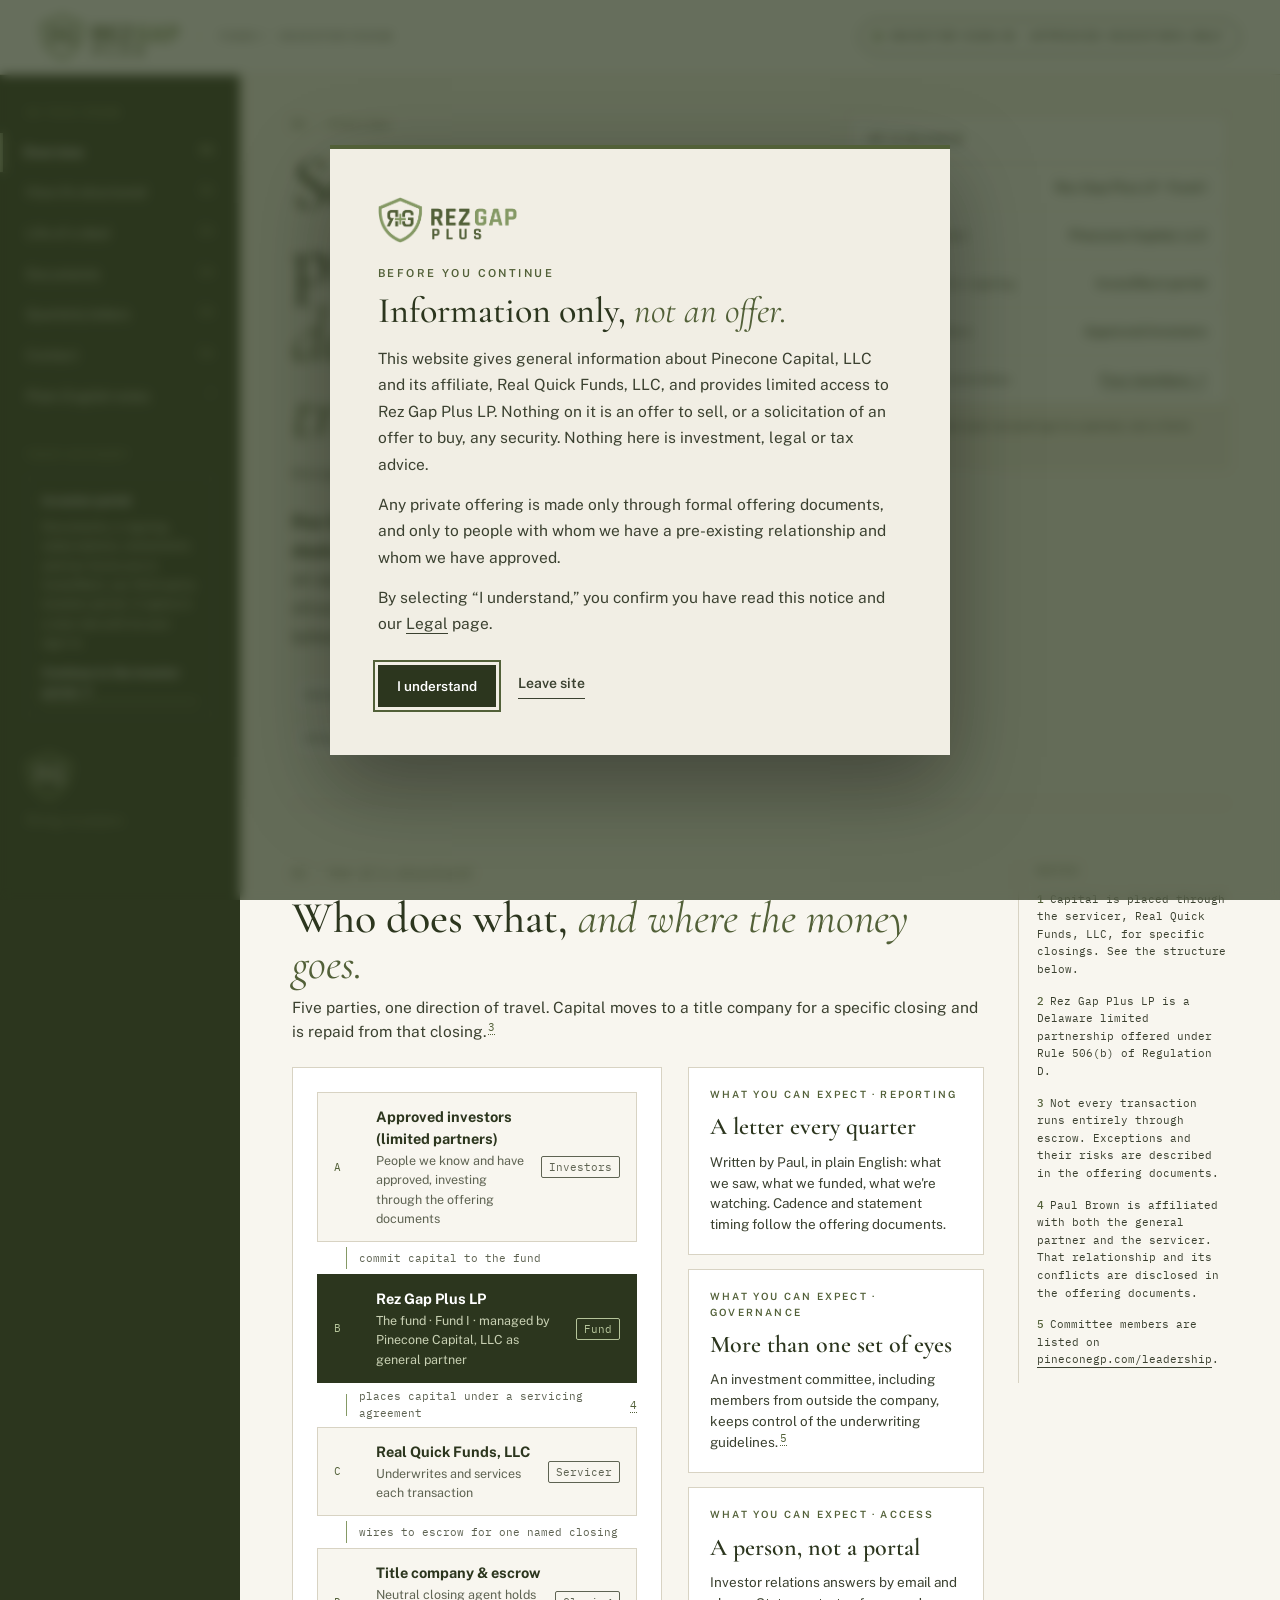
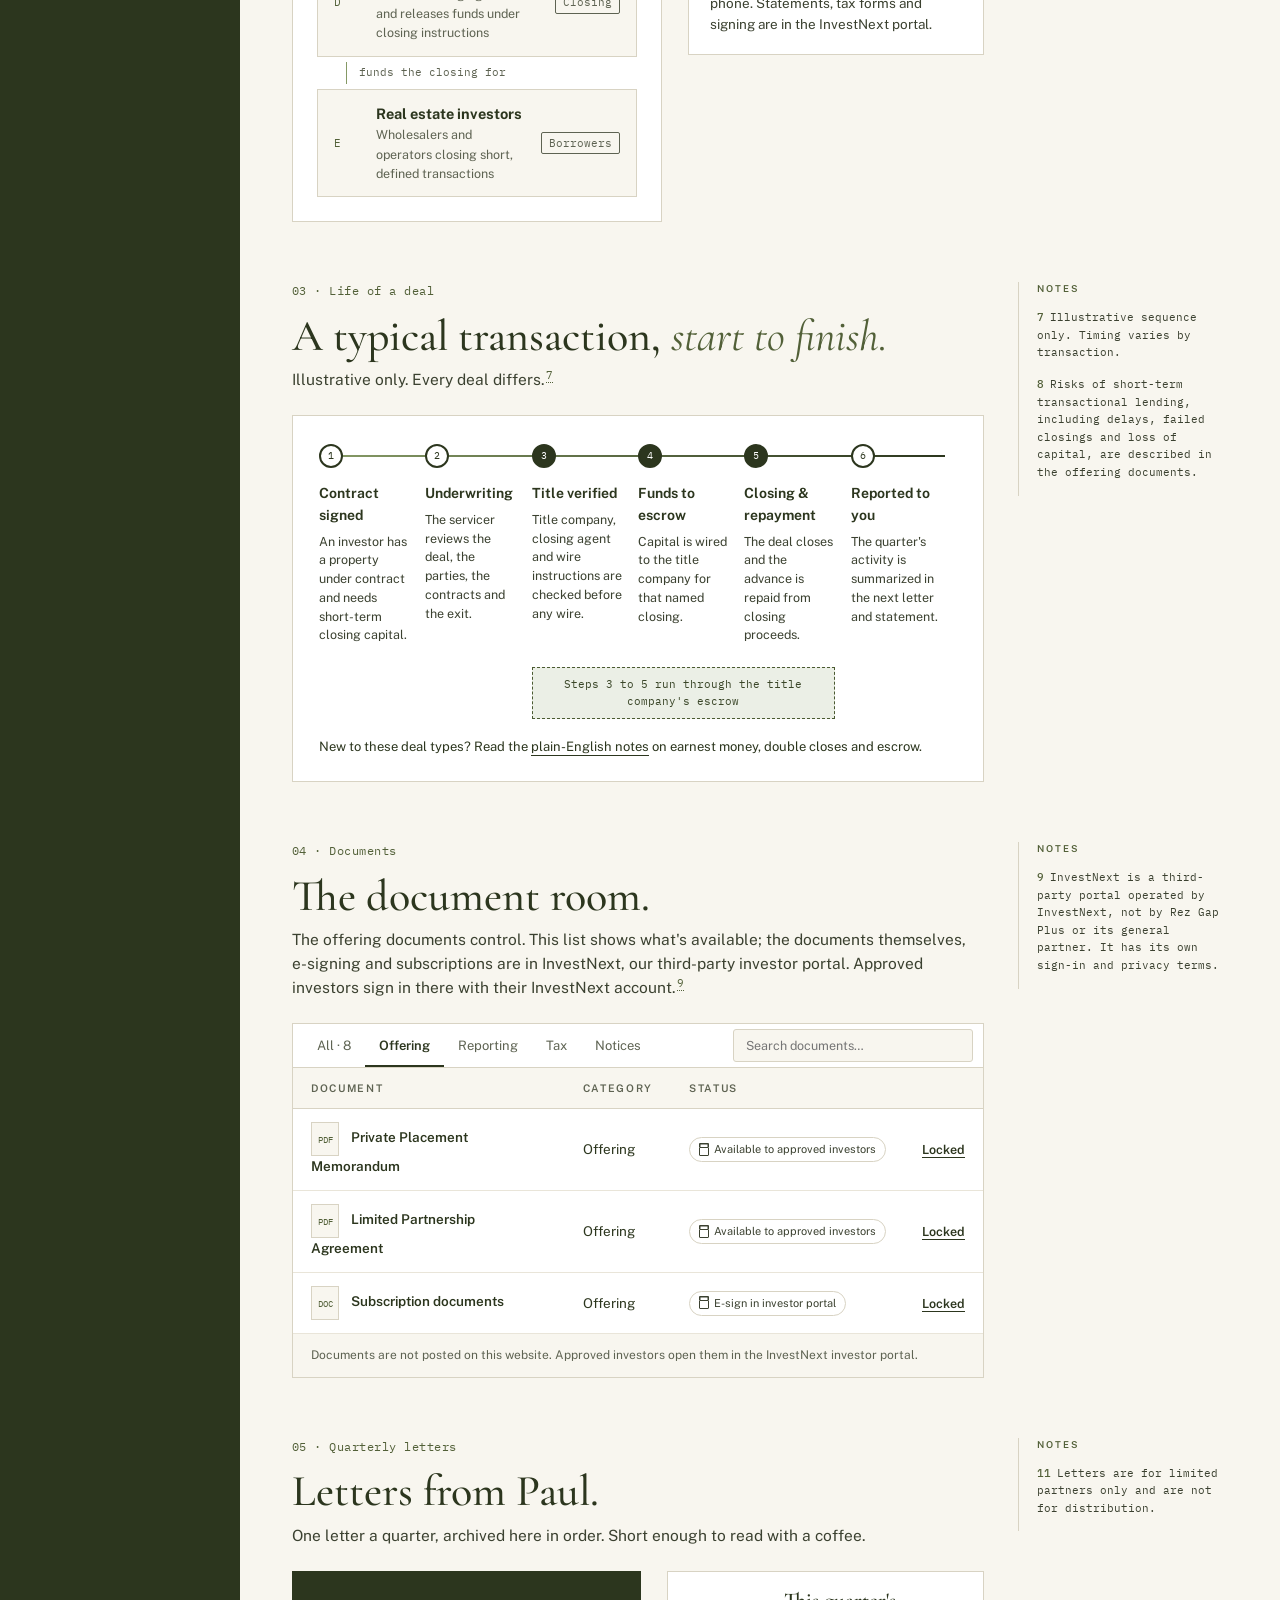
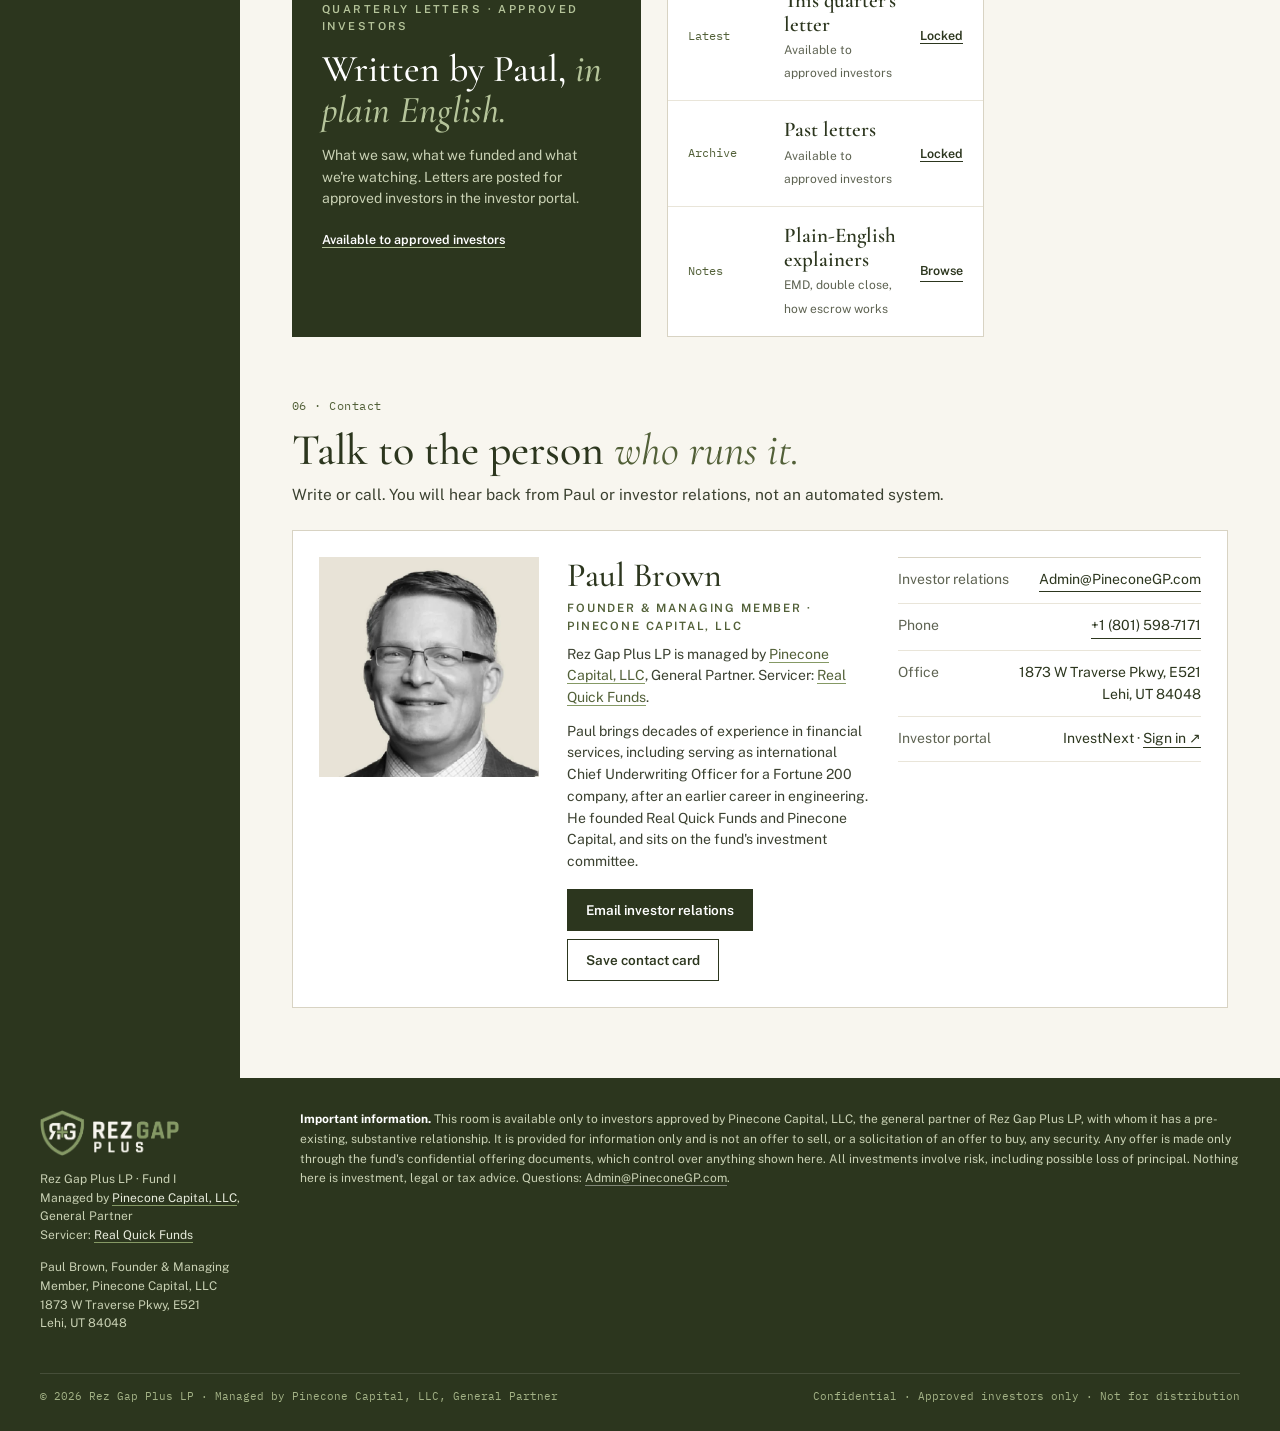
==== commit e8d60840: "Documents tabs: fix filter on phones ([hidden] now beats mobile table->block CSS), default to Offeri" ====
--- a/index.html
+++ b/index.html
@@ -5,7 +5,7 @@
 <link rel="icon" href="/favicon.ico?v=6" sizes="any"><link rel="icon" type="image/png" sizes="32x32" href="/favicon-32.png?v=6">
 <meta property="og:type" content="website"><meta property="og:site_name" content="Rez Gap Plus LP"><meta property="og:title" content="Overview · Rez Gap Plus Fund I"><meta property="og:description" content="Rez Gap Plus LP · Fund I. Managed by Pinecone Capital, LLC, General Partner."><meta property="og:image" content="https://rezgapplus.com/img/og-share.png"><meta name="twitter:card" content="summary_large_image"><link rel="apple-touch-icon" href="/apple-touch-icon.png?v=6">
 <meta name="theme-color" content="#2C361E">
-<link rel="stylesheet" href="/fonts/fonts.css"><link rel="stylesheet" href="/rgp.css?v=7">
+<link rel="stylesheet" href="/fonts/fonts.css"><link rel="stylesheet" href="/rgp.css?v=8">
 </head><body>
 <a class="skip" href="#main">Skip to content</a>
 <header class="top">
@@ -158,5 +158,5 @@
   <div class="erow"><button class="btn" id="entry-ok" type="button">I understand</button><a class="leave" href="https://www.google.com" rel="noopener">Leave site</a></div>
  </div>
 </div>
-<script src="/room.js"></script>
+<script src="/room.js?v=2"></script>
 </body></html>
--- a/rgp.css
+++ b/rgp.css
@@ -385,3 +385,5 @@
 @media (max-width:900px){.gatehead .gate{display:inline-flex}.gatehead .gate.gbtn{font-size:9.5px;letter-spacing:.08em;padding:7px 10px;white-space:normal;text-align:left;max-width:190px}.mgate .gate.gbtn{font-size:10px;letter-spacing:.1em}}
 .contact .ph-img{background:#E7E3D6;border-radius:0}
 .contact .ph-img img{object-fit:cover;border-radius:0}
+/* hidden must win over mobile table->block layout (10/28 tab filter fix) */
+[hidden]{display:none!important}
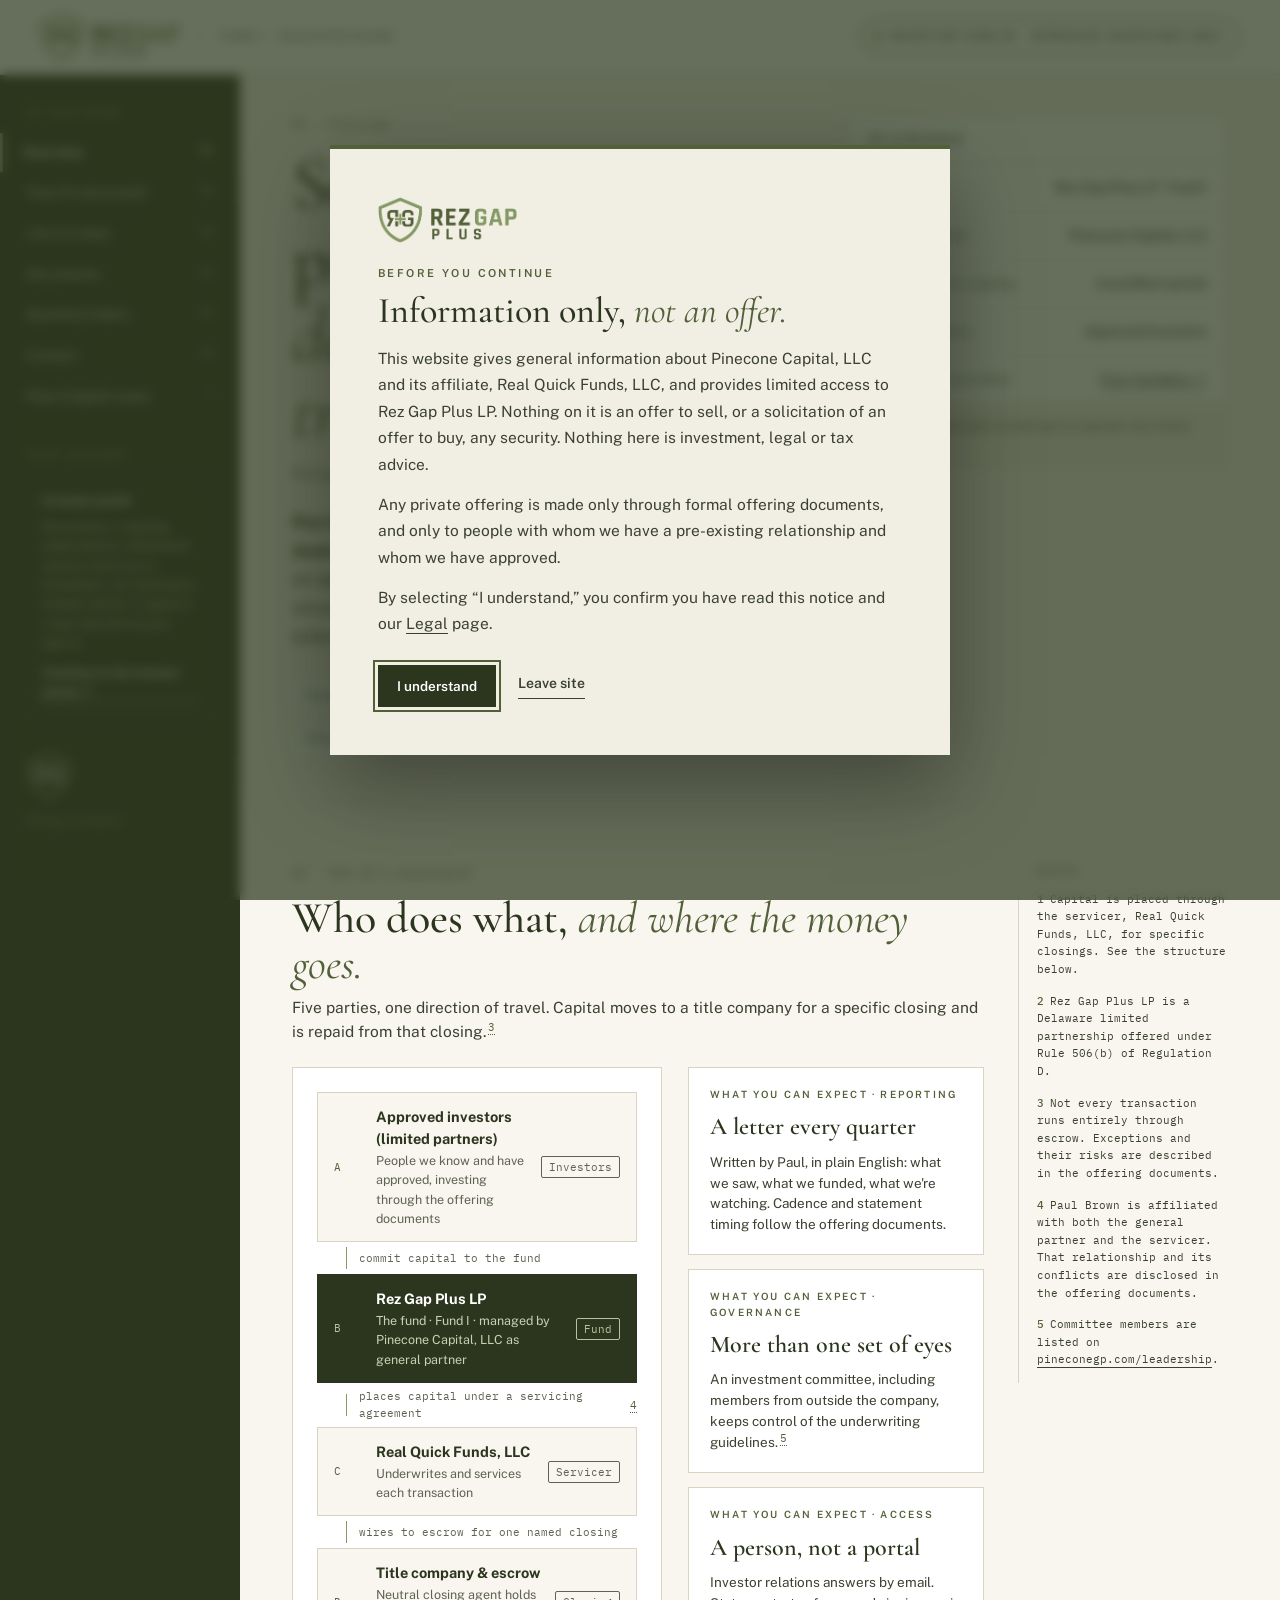
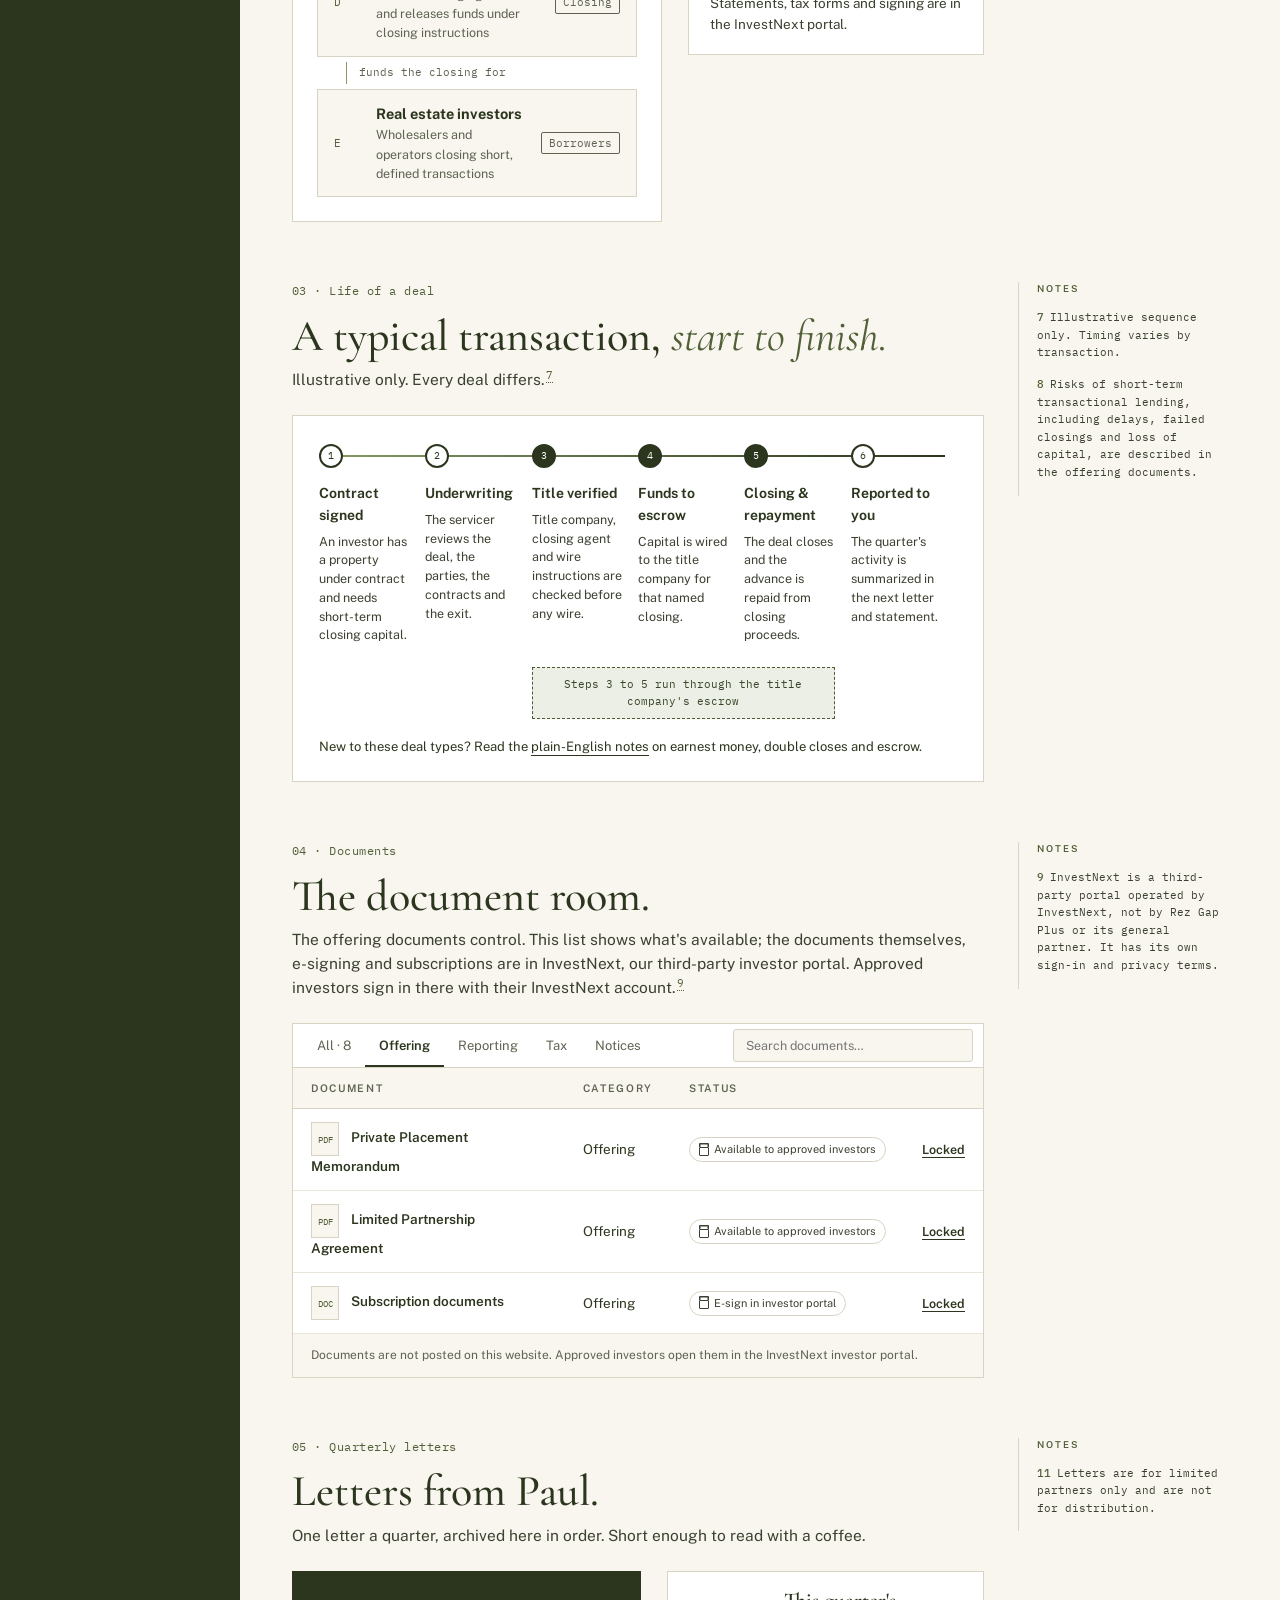
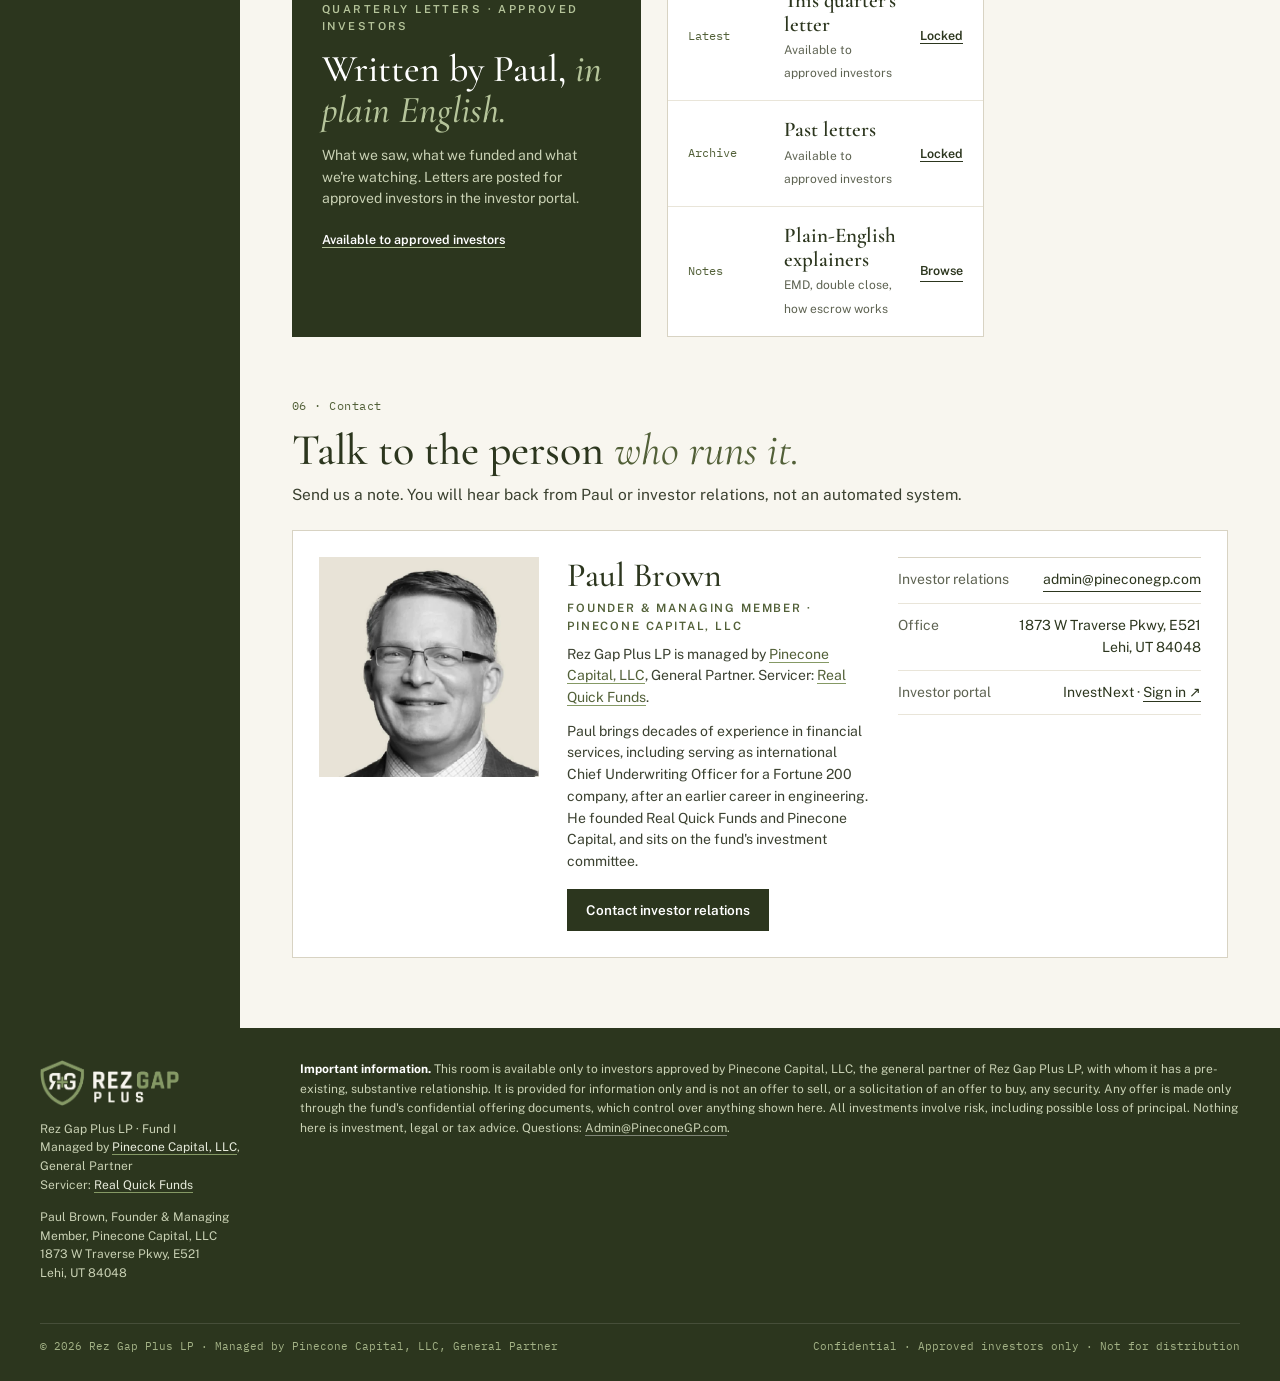
==== commit a5cb5eaa: "Contact: remove phone everywhere + contact card (rgp-ir.vcf deleted); 'Contact investor relations' d" ====
--- a/index.html
+++ b/index.html
@@ -5,7 +5,7 @@
 <link rel="icon" href="/favicon.ico?v=6" sizes="any"><link rel="icon" type="image/png" sizes="32x32" href="/favicon-32.png?v=6">
 <meta property="og:type" content="website"><meta property="og:site_name" content="Rez Gap Plus LP"><meta property="og:title" content="Overview · Rez Gap Plus Fund I"><meta property="og:description" content="Rez Gap Plus LP · Fund I. Managed by Pinecone Capital, LLC, General Partner."><meta property="og:image" content="https://rezgapplus.com/img/og-share.png"><meta name="twitter:card" content="summary_large_image"><link rel="apple-touch-icon" href="/apple-touch-icon.png?v=6">
 <meta name="theme-color" content="#2C361E">
-<link rel="stylesheet" href="/fonts/fonts.css"><link rel="stylesheet" href="/rgp.css?v=8">
+<link rel="stylesheet" href="/fonts/fonts.css"><link rel="stylesheet" href="/rgp.css?v=9">
 </head><body>
 <a class="skip" href="#main">Skip to content</a>
 <header class="top">
@@ -60,7 +60,7 @@
     <div class="expect">
      <div class="ex"><div class="cap">What you can expect · Reporting</div><h3>A letter every quarter</h3><p>Written by Paul, in plain English: what we saw, what we funded, what we're watching. Cadence and statement timing follow the offering documents.</p></div>
      <div class="ex"><div class="cap">What you can expect · Governance</div><h3>More than one set of eyes</h3><p>An investment committee, including members from outside the company, keeps control of the underwriting guidelines.<sup class="f"><a href="#fn5">5</a></sup></p></div>
-     <div class="ex"><div class="cap">What you can expect · Access</div><h3>A person, not a portal</h3><p>Investor relations answers by email and phone. Statements, tax forms and signing are in the InvestNext portal.</p></div>
+     <div class="ex"><div class="cap">What you can expect · Access</div><h3>A person, not a portal</h3><p>Investor relations answers by email. Statements, tax forms and signing are in the InvestNext portal.</p></div>
     </div>
    </div>
   </div>
@@ -132,14 +132,30 @@
 
  <section class="sec" id="contact">
   <div class="num">06 · Contact</div><h2>Talk to the person <em>who runs it.</em></h2>
-  <p class="sub">Write or call. You will hear back from Paul or investor relations, not an automated system.</p>
+  <p class="sub">Send us a note. You will hear back from Paul or investor relations, not an automated system.</p>
   <div class="contact">
    <div class="ph-img"><img src="/img/paul-brown.webp?v=2" alt="Paul Brown" width="600" height="600"></div>
    <div><h3>Paul Brown</h3><div class="t">Founder &amp; Managing Member · Pinecone Capital, LLC</div><p class="credit">Rez Gap Plus LP is managed by <a href="https://pineconegp.com" target="_blank" rel="noopener">Pinecone Capital, LLC</a>, General Partner. Servicer: <a href="https://realquickfunds.com" target="_blank" rel="noopener">Real Quick Funds</a>.</p><p>Paul brings decades of experience in financial services, including serving as international Chief Underwriting Officer for a Fortune 200 company, after an earlier career in engineering. He founded Real Quick Funds and Pinecone Capital, and sits on the fund's investment committee.</p>
-    <div class="btns"><a class="btn" href="mailto:Admin@PineconeGP.com?subject=Rez%20Gap%20Plus%20investor%20question">Email investor relations</a><a class="btn o" href="/rgp-ir.vcf" download>Save contact card</a></div></div>
-   <div class="kv"><div><span>Investor relations</span><a class="ul" href="mailto:Admin@PineconeGP.com">Admin@PineconeGP.com</a></div><div><span>Phone</span><a class="ul" href="tel:+18015987171">+1 (801) 598-7171</a></div><div><span>Office</span><span>1873 W Traverse Pkwy, E521<br>Lehi, UT 84048</span></div><div><span>Investor portal</span><span>InvestNext · <a class="ul" href="https://pineconecapital.investnext.com/portal/" target="_blank" rel="noopener" data-portal>Sign in <span aria-hidden="true">↗</span><span class="sr"> (opens the InvestNext investor portal in a new tab)</span></a></span></div></div>
+    <div class="btns"><button class="btn" type="button" id="ir-open" aria-haspopup="dialog" aria-controls="ir-dialog">Contact investor relations</button></div></div>
+   <div class="kv"><div><span>Investor relations</span><a class="ul" href="mailto:admin@pineconegp.com">admin@pineconegp.com</a></div><div><span>Office</span><span>1873 W Traverse Pkwy, E521<br>Lehi, UT 84048</span></div><div><span>Investor portal</span><span>InvestNext · <a class="ul" href="https://pineconecapital.investnext.com/portal/" target="_blank" rel="noopener" data-portal>Sign in <span aria-hidden="true">↗</span><span class="sr"> (opens the InvestNext investor portal in a new tab)</span></a></span></div></div>
   </div>
  </section>
+<dialog id="ir-dialog" class="irdlg" aria-labelledby="ir-h">
+ <form class="formcard" id="ir-form" novalidate data-endpoint="" data-to="admin@pineconegp.com">
+  <div class="irhead"><h3 id="ir-h">Contact investor relations</h3><button class="x" type="button" data-irclose aria-label="Close">×</button></div>
+  <p class="irsub">Your note goes to admin@pineconegp.com. Paul or investor relations will reply by email.</p>
+  <div class="irfields">
+   <label for="ir-name">Name <span class="req">(required)</span></label><input id="ir-name" name="name" autocomplete="name" required maxlength="120" aria-describedby="ir-name-e"><span class="ferr" id="ir-name-e" hidden>Please enter your name.</span>
+   <label for="ir-email">Email <span class="req">(required)</span></label><input id="ir-email" name="email" type="email" autocomplete="email" required maxlength="200" aria-describedby="ir-email-e"><span class="ferr" id="ir-email-e" hidden>Please enter a valid email address.</span>
+   <label for="ir-phone">Phone <span class="opt">(optional)</span></label><input id="ir-phone" name="phone" type="tel" autocomplete="tel" maxlength="40" aria-describedby="ir-phone-e"><span class="ferr" id="ir-phone-e" hidden>Please check the phone number.</span>
+   <label for="ir-msg">What would you like to discuss?</label><textarea id="ir-msg" name="message" maxlength="4000" rows="5"></textarea>
+   <div class="hp" aria-hidden="true"><label for="ir-company">Company website</label><input id="ir-company" name="company" tabindex="-1" autocomplete="off"></div>
+  </div>
+  <p class="irnote">Please don't include sensitive financial information. Requesting information does not make anyone eligible to invest.</p>
+  <div class="irrow"><button class="btn" type="submit" id="ir-send">Send</button><button class="btn o" type="button" data-irclose>Cancel</button></div>
+  <p class="irmsg" id="ir-status" role="status" aria-live="polite" hidden></p>
+ </form>
+</dialog>
 </main></div>
 <footer class="foot">
  <div><a class="lk" href="/"><img src="/logo/rgp-lockup-ondark.png" alt="Rez Gap Plus" width="1185" height="393"></a><p class="credit ft">Rez Gap Plus LP · Fund I<br>Managed by <a href="https://pineconegp.com" target="_blank" rel="noopener">Pinecone Capital, LLC</a>, General Partner<br>Servicer: <a href="https://realquickfunds.com" target="_blank" rel="noopener">Real Quick Funds</a></p><p class="credit ft">Paul Brown, Founder &amp; Managing Member, Pinecone Capital, LLC<br>1873 W Traverse Pkwy, E521<br>Lehi, UT 84048</p></div>
@@ -158,5 +174,5 @@
   <div class="erow"><button class="btn" id="entry-ok" type="button">I understand</button><a class="leave" href="https://www.google.com" rel="noopener">Leave site</a></div>
  </div>
 </div>
-<script src="/room.js?v=2"></script>
+<script src="/room.js?v=3"></script>
 </body></html>
--- a/rgp.css
+++ b/rgp.css
@@ -387,3 +387,23 @@
 .contact .ph-img img{object-fit:cover;border-radius:0}
 /* hidden must win over mobile table->block layout (10/28 tab filter fix) */
 [hidden]{display:none!important}
+/* contact investor relations dialog (10/28) */
+dialog{margin:auto}
+dialog.irdlg{max-width:560px;max-height:calc(100dvh - 32px);overflow:auto}
+.irdlg .formcard{border:0;max-width:none;padding:22px 24px 20px}
+.irhead{display:flex;justify-content:space-between;align-items:flex-start;gap:12px}
+.irhead h3{font-family:var(--disp);font-size:28px;font-weight:500;line-height:1.1;margin:0}
+.irhead .x{background:none;border:0;font-size:26px;line-height:1;color:var(--mute);cursor:pointer;padding:2px 6px}
+.irsub{font-size:13px;color:var(--mute);margin:6px 0 4px;overflow-wrap:anywhere}
+.irdlg .formcard label:first-child{margin-top:14px}
+.irdlg .req,.irdlg .opt{font-weight:400;color:var(--mute)}
+.irdlg [aria-invalid=true]{border-color:#9A3B2B;background:#FBF3F0}
+.ferr{display:block;font-size:12px;color:#9A3B2B;margin-top:4px}
+.ferr[hidden]{display:none}
+.hp{position:absolute!important;left:-10000px;width:1px;height:1px;overflow:hidden}
+.irnote{font-size:12.5px;color:var(--mute);margin:14px 0 0;line-height:1.45}
+.irrow{display:flex;gap:8px;flex-wrap:wrap;margin-top:16px}
+.irmsg{font-size:13.5px;margin-top:14px;padding:10px 12px;border-left:3px solid var(--bark);background:var(--fog3);color:var(--ink2)}
+.irmsg.bad{border-left-color:#9A3B2B;background:#FBF3F0}
+.irmsg[hidden]{display:none}
+@media (max-width:520px){dialog.irdlg{width:calc(100% - 20px)}.irdlg .formcard{padding:18px 16px}.irhead h3{font-size:24px}}
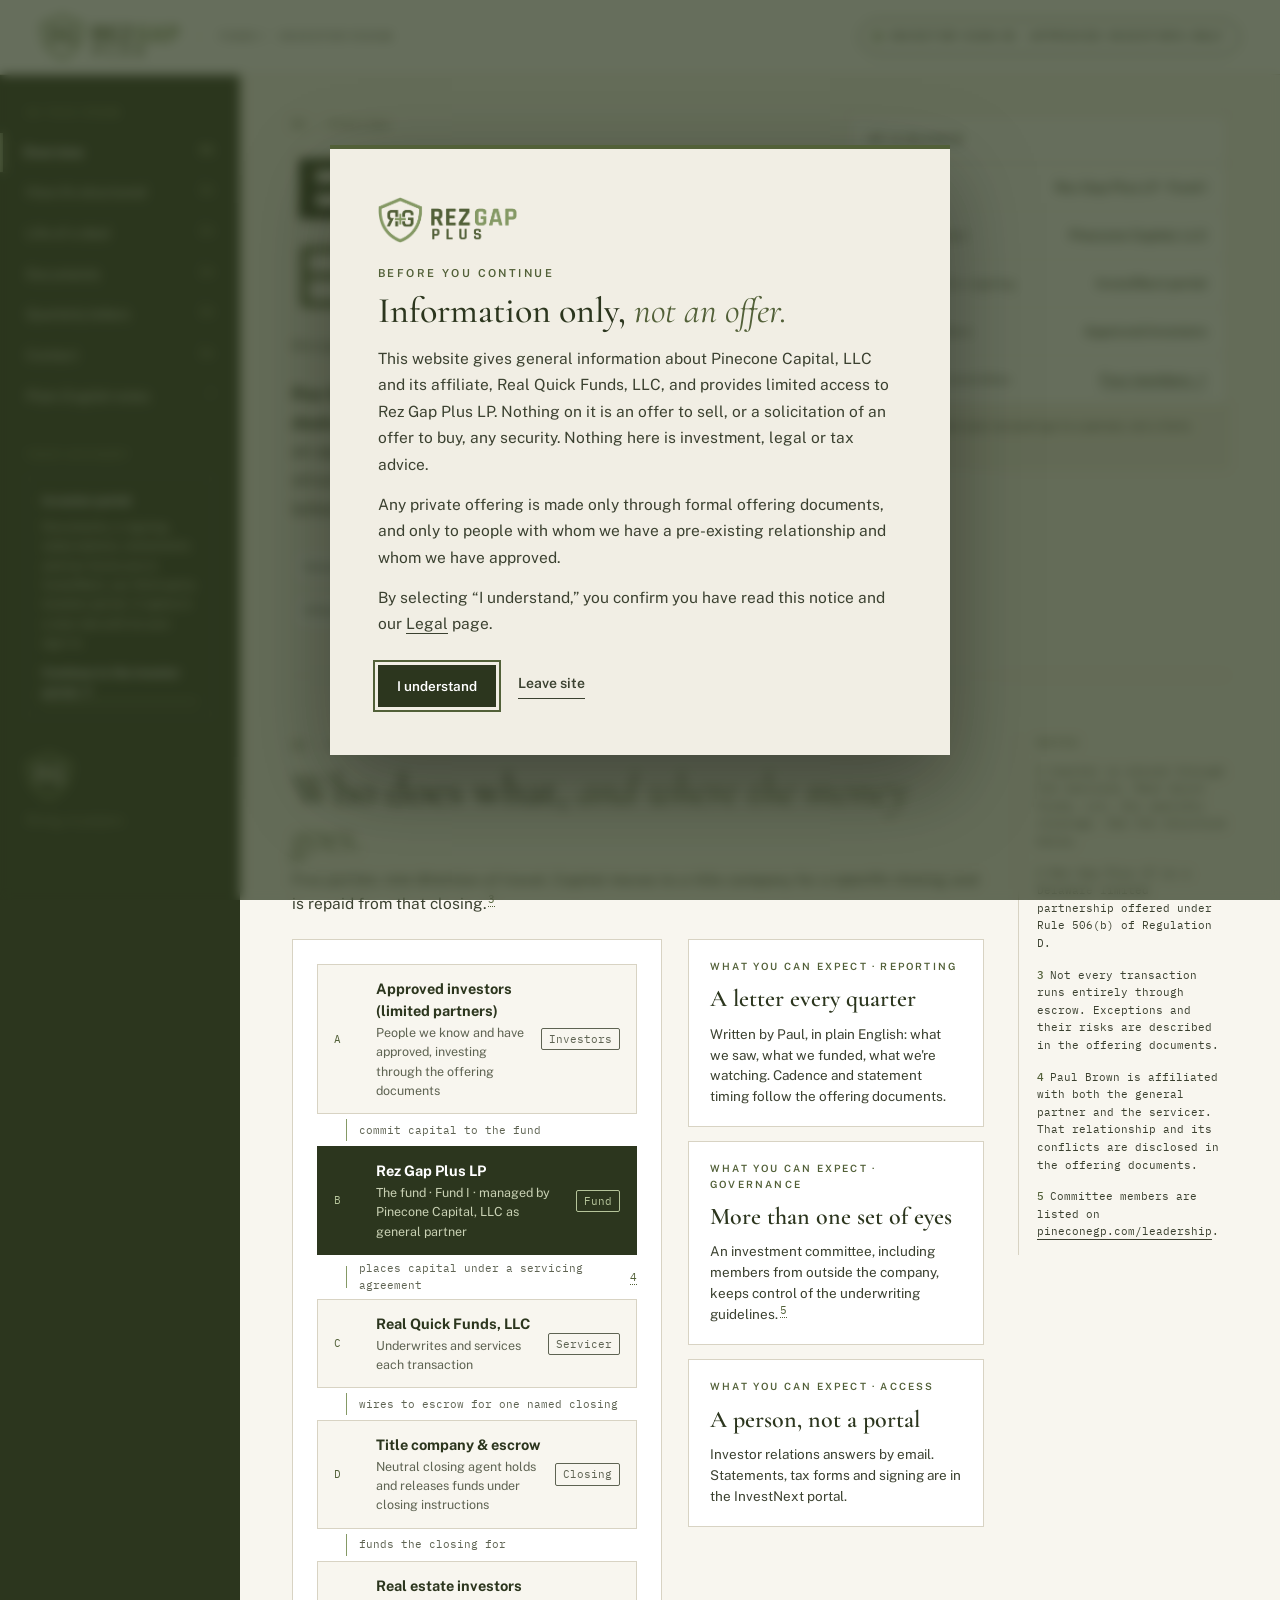
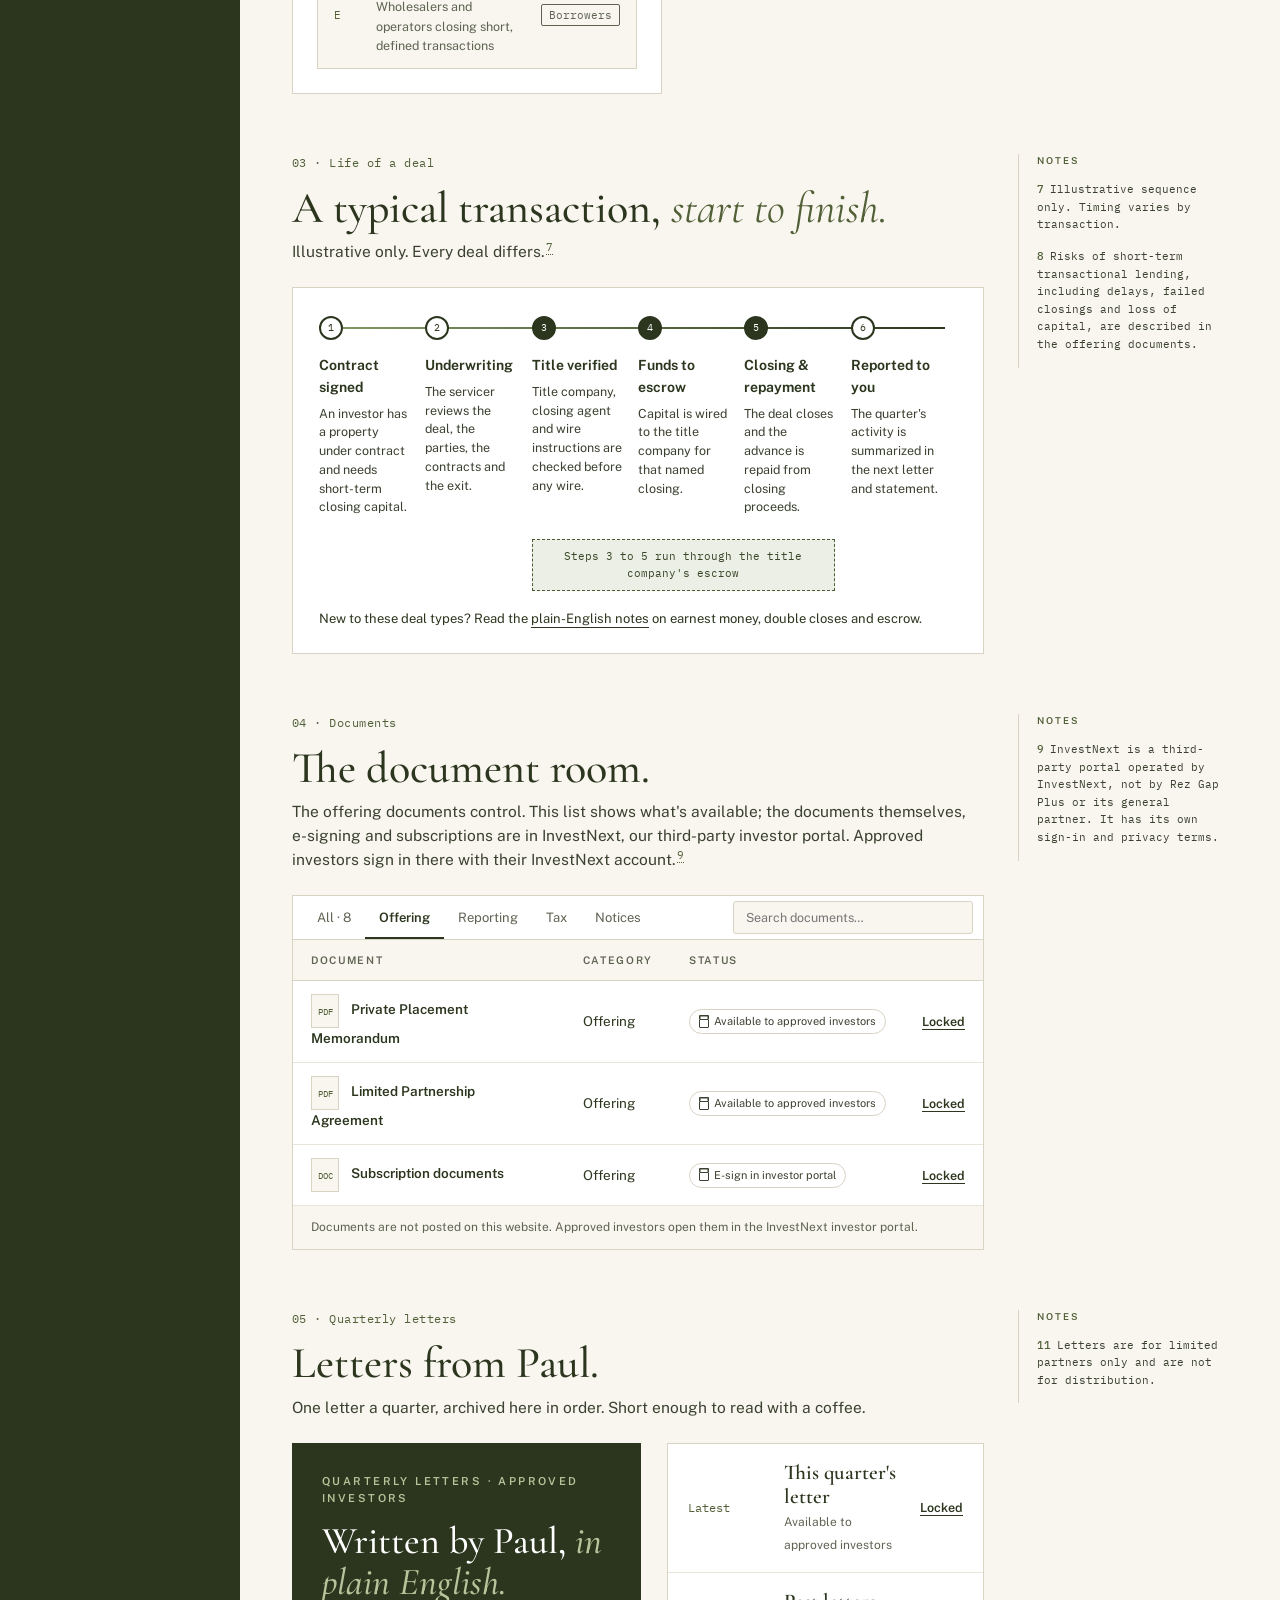
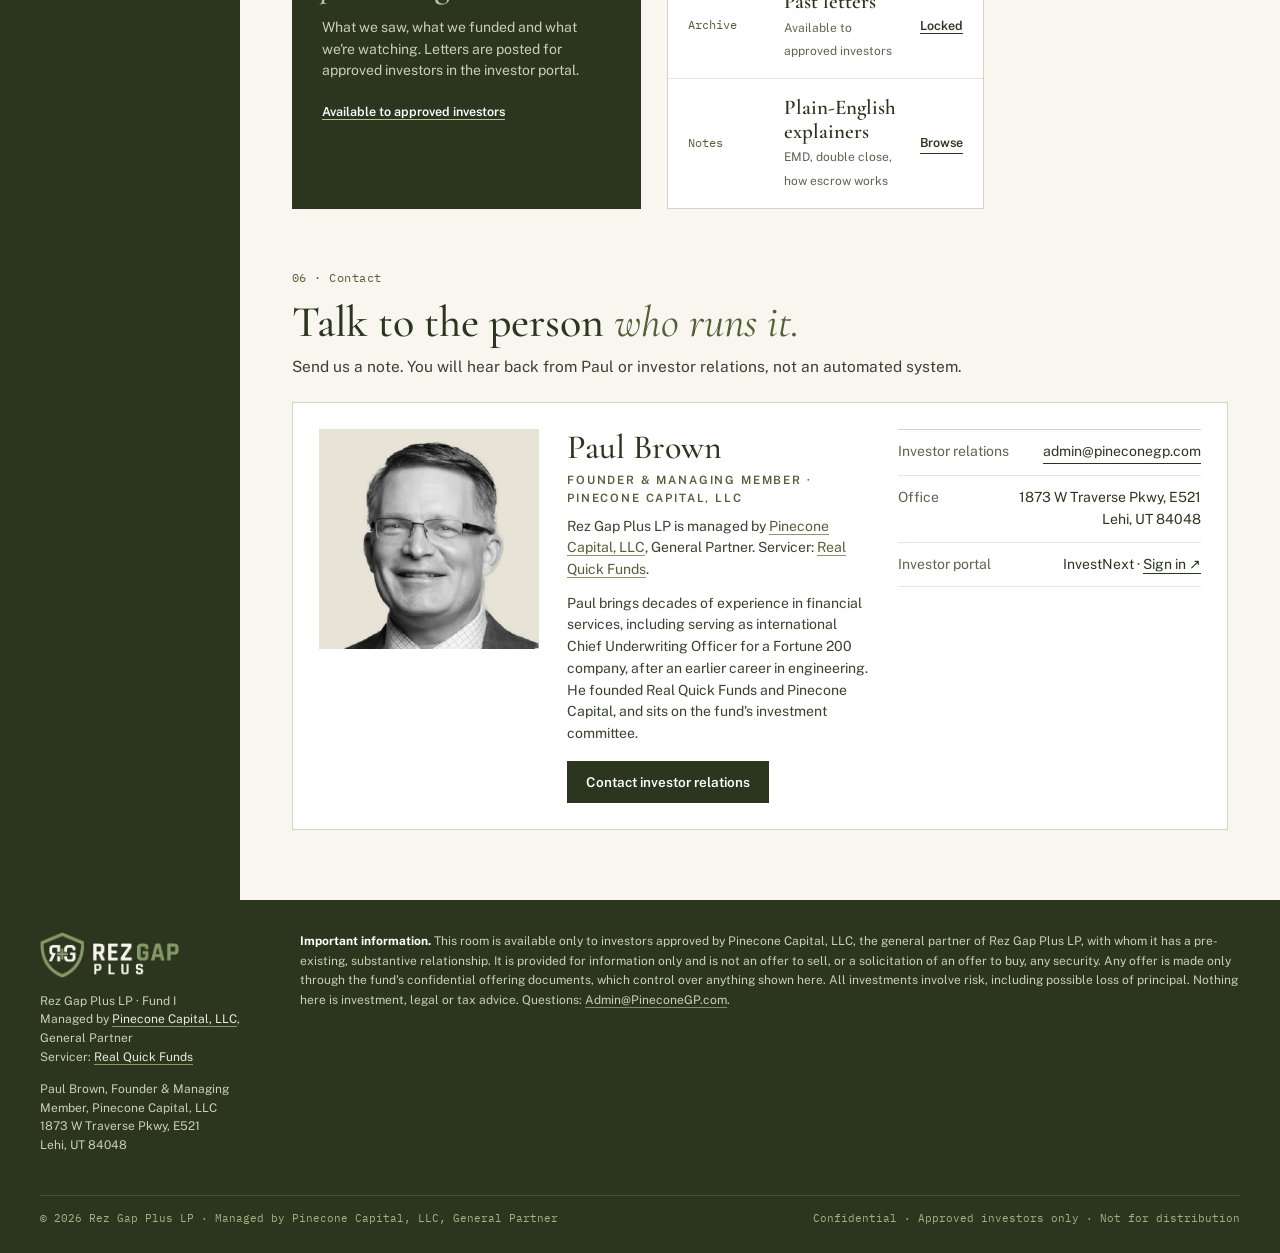
==== commit 84bfbb06: "Hero headline: 'Boring. By design.' in self-hosted Archivo (800/300, olive) on overview + sign-in; r" ====
--- a/index.html
+++ b/index.html
@@ -5,7 +5,7 @@
 <link rel="icon" href="/favicon.ico?v=6" sizes="any"><link rel="icon" type="image/png" sizes="32x32" href="/favicon-32.png?v=6">
 <meta property="og:type" content="website"><meta property="og:site_name" content="Rez Gap Plus LP"><meta property="og:title" content="Overview · Rez Gap Plus Fund I"><meta property="og:description" content="Rez Gap Plus LP · Fund I. Managed by Pinecone Capital, LLC, General Partner."><meta property="og:image" content="https://rezgapplus.com/img/og-share.png"><meta name="twitter:card" content="summary_large_image"><link rel="apple-touch-icon" href="/apple-touch-icon.png?v=6">
 <meta name="theme-color" content="#2C361E">
-<link rel="stylesheet" href="/fonts/fonts.css"><link rel="stylesheet" href="/rgp.css?v=9">
+<link rel="stylesheet" href="/fonts/fonts.css?v=2"><link rel="stylesheet" href="/rgp.css?v=10">
 </head><body>
 <a class="skip" href="#main">Skip to content</a>
 <header class="top">
@@ -26,7 +26,7 @@
  <section class="sec hero" id="overview">
   <div>
    <div class="eyebrow">01 · Overview</div>
-   <h1 class="big">Solving timing problems <em>inside defined transactions.</em></h1>
+   <h1 class="big hl">Boring. <em>By design.</em></h1>
    <p class="credit lead">Managed by <a href="https://pineconegp.com" target="_blank" rel="noopener">Pinecone Capital, LLC</a>, General Partner</p>
    <p class="lede"><b>Rez Gap Plus funds the short timing gap inside real estate deals that are already under contract.</b><sup class="f"><a href="#fn1">1</a></sup> This room holds what an approved investor needs to follow how that works: the structure, the life of a deal, the documents and Paul's quarterly letters.</p>
    <div class="chips"><span class="chip">General partner <b>Pinecone Capital, LLC</b></span><span class="chip">Servicer <b>Real Quick Funds, LLC</b></span><span class="chip">Offering <b>Reg D 506(b)</b><sup class="f"><a href="#fn2">2</a></sup></span></div>
--- a/fonts/fonts.css
+++ b/fonts/fonts.css
@@ -4,3 +4,4 @@
 @font-face{font-family:"Public Sans";src:url("PublicSans-Italic-VariableFont_wght.ttf");font-display:swap;font-weight:100 900;font-style:italic}
 @font-face{font-family:"IBM Plex Mono";src:url("IBMPlexMono-Regular.ttf");font-display:swap;font-weight:400}
 @font-face{font-family:"IBM Plex Mono";src:url("IBMPlexMono-Medium.ttf");font-display:swap;font-weight:500}
+@font-face{font-family:"Archivo";src:url("Archivo-VariableFont_wdth-wght.ttf");font-display:swap;font-weight:100 900;font-stretch:62% 125%}
--- a/rgp.css
+++ b/rgp.css
@@ -407,3 +407,9 @@
 .irmsg.bad{border-left-color:#9A3B2B;background:#FBF3F0}
 .irmsg[hidden]{display:none}
 @media (max-width:520px){dialog.irdlg{width:calc(100% - 20px)}.irdlg .formcard{padding:18px 16px}.irhead h3{font-size:24px}}
+/* headline: Archivo (self-hosted), distinct from Pinecone's Cormorant serif */
+h1.hl{font-family:"Archivo",var(--sans);font-weight:800;font-stretch:112%;letter-spacing:-.03em;line-height:.96;color:var(--pine)}
+h1.hl em{display:block;font-style:normal;font-weight:300;color:var(--bark);letter-spacing:-.02em}
+.hero h1.hl.big{font-size:88px}
+.gatemain h1.hl{font-size:76px}
+@media (max-width:900px){.hero h1.hl.big{font-size:52px}.gatemain h1.hl{font-size:48px}}
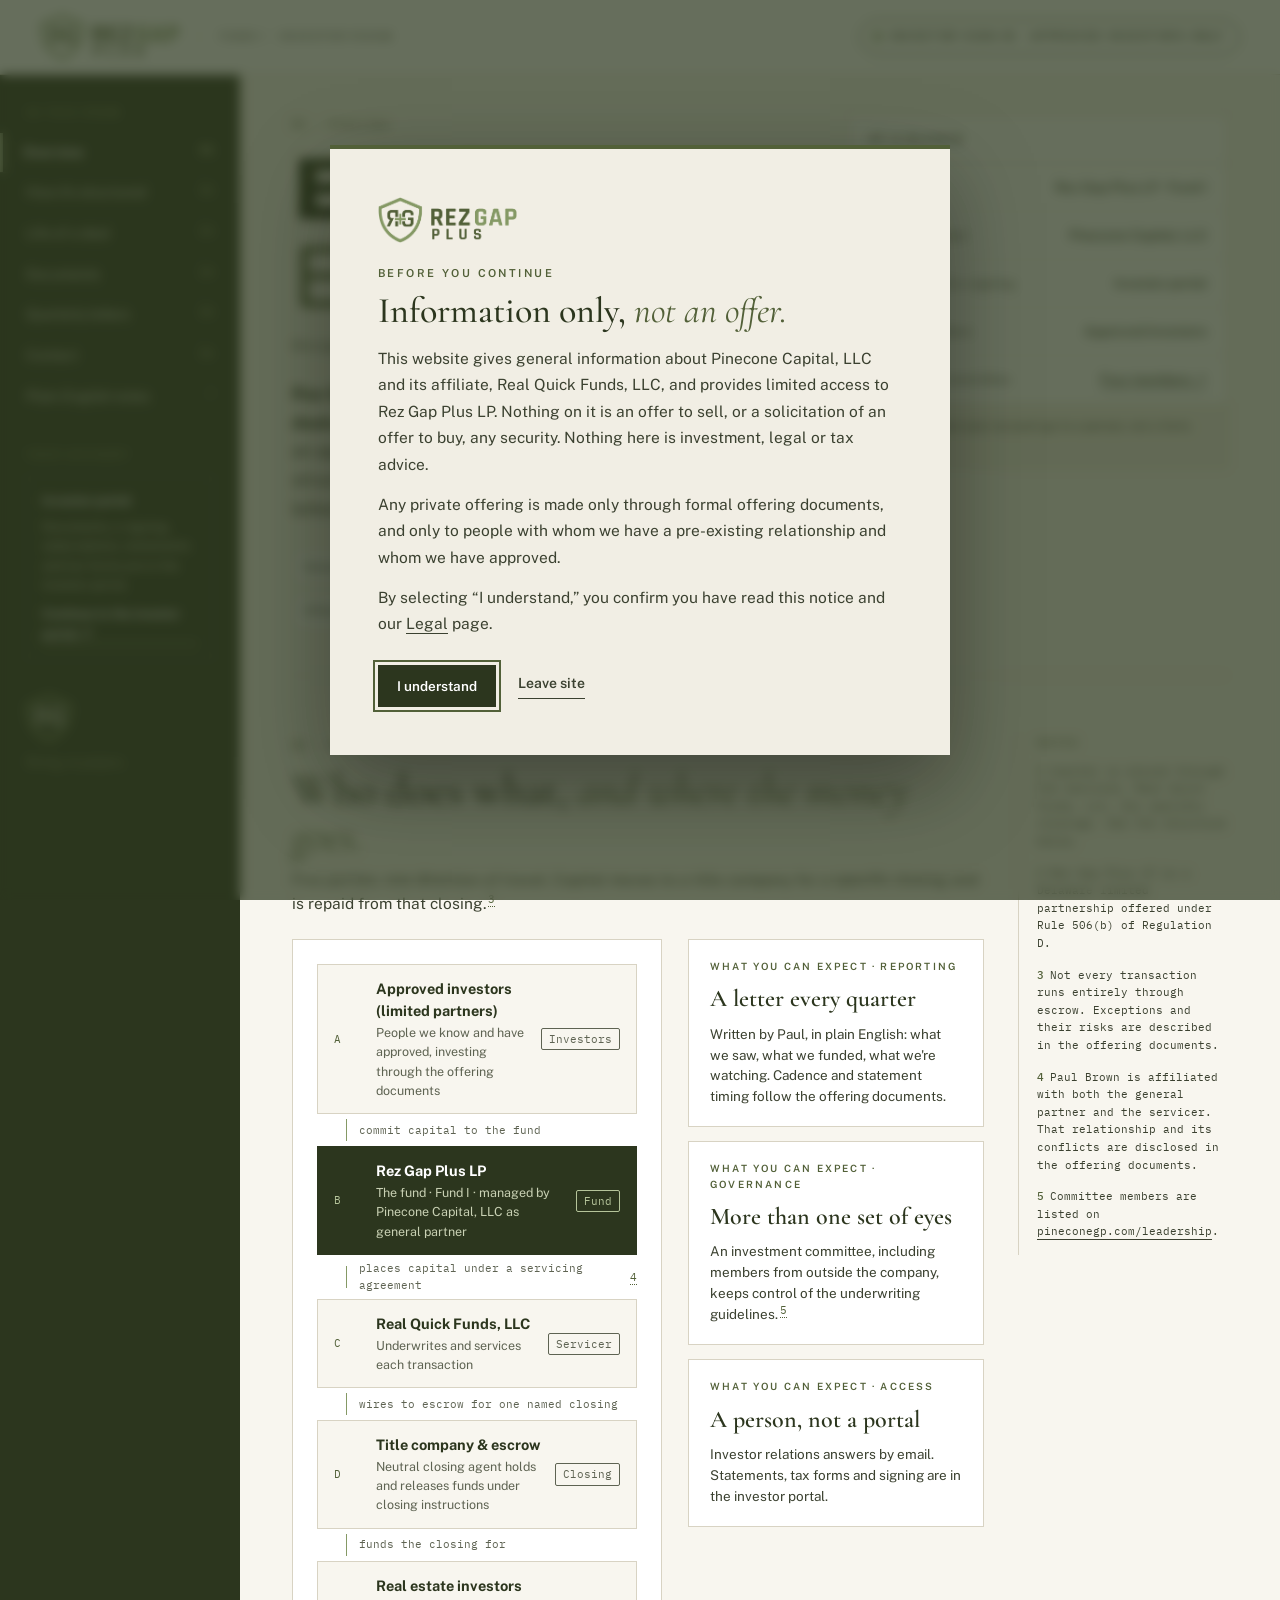
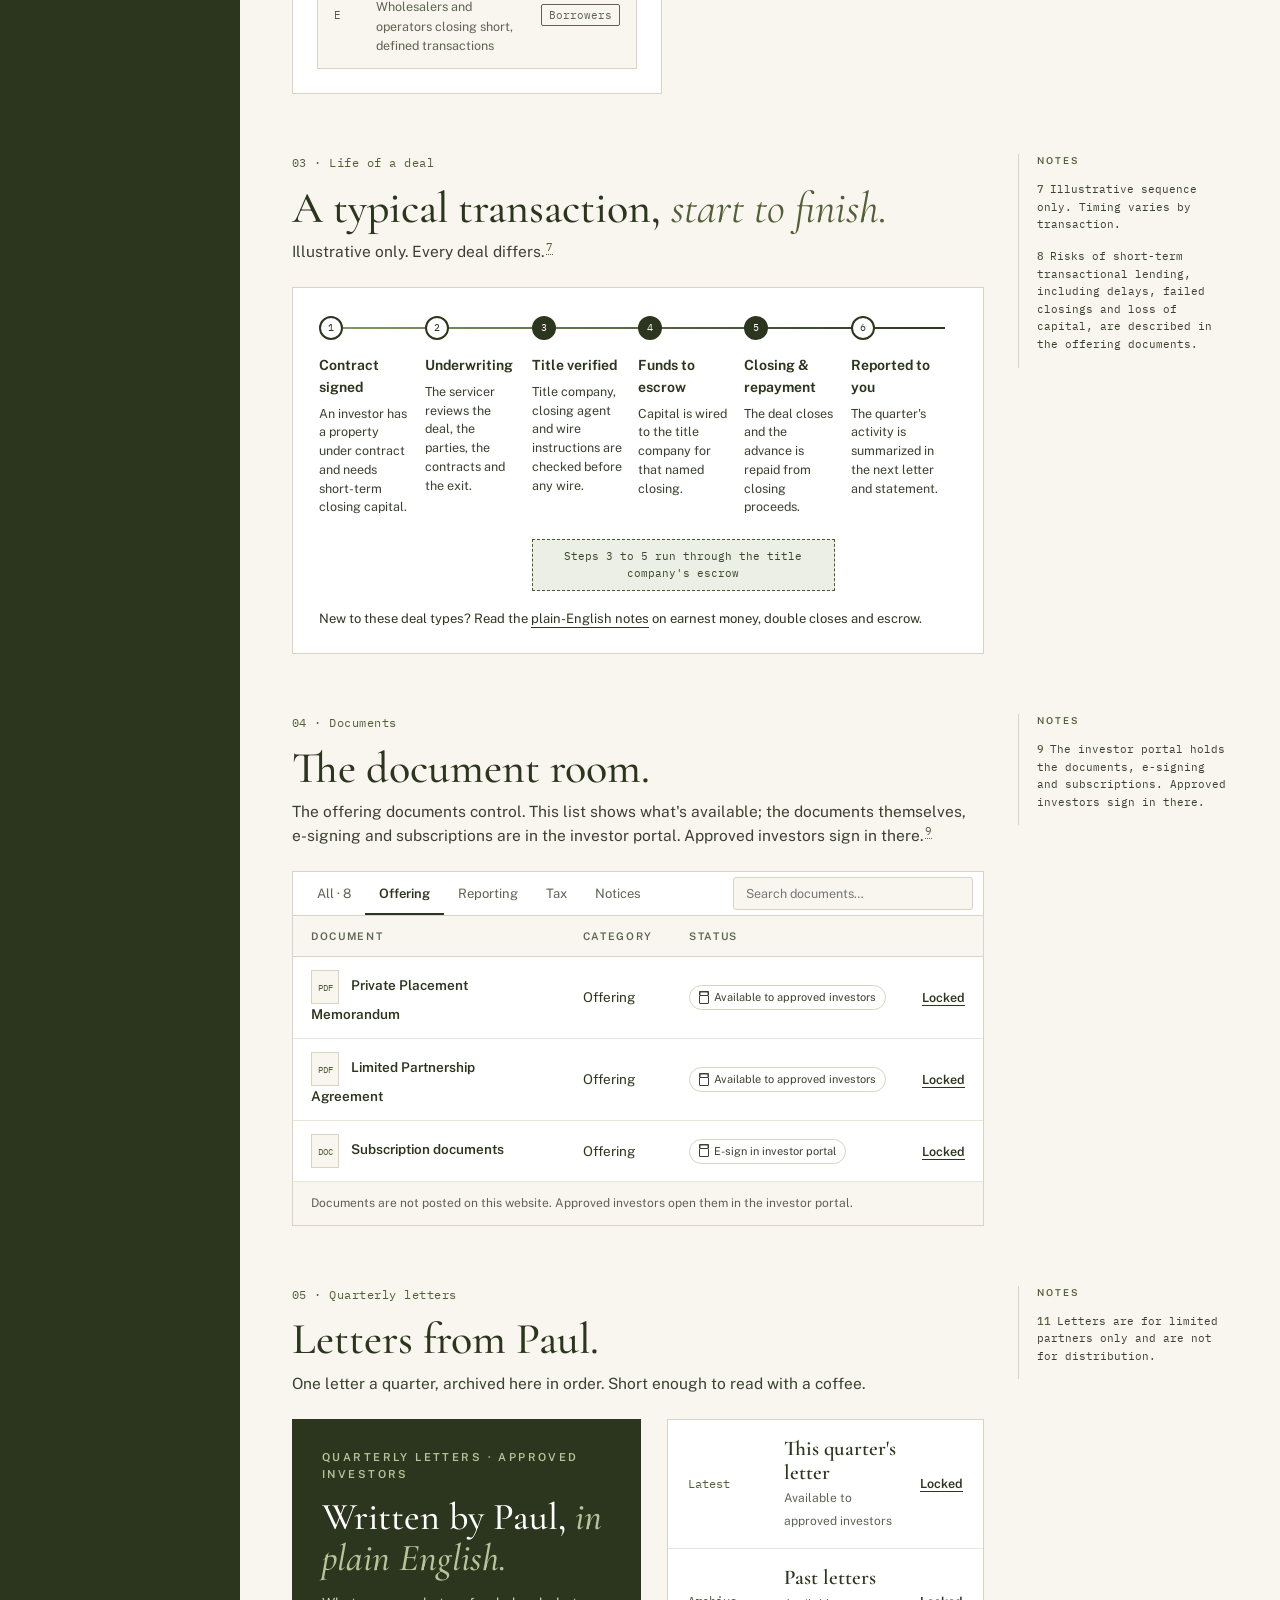
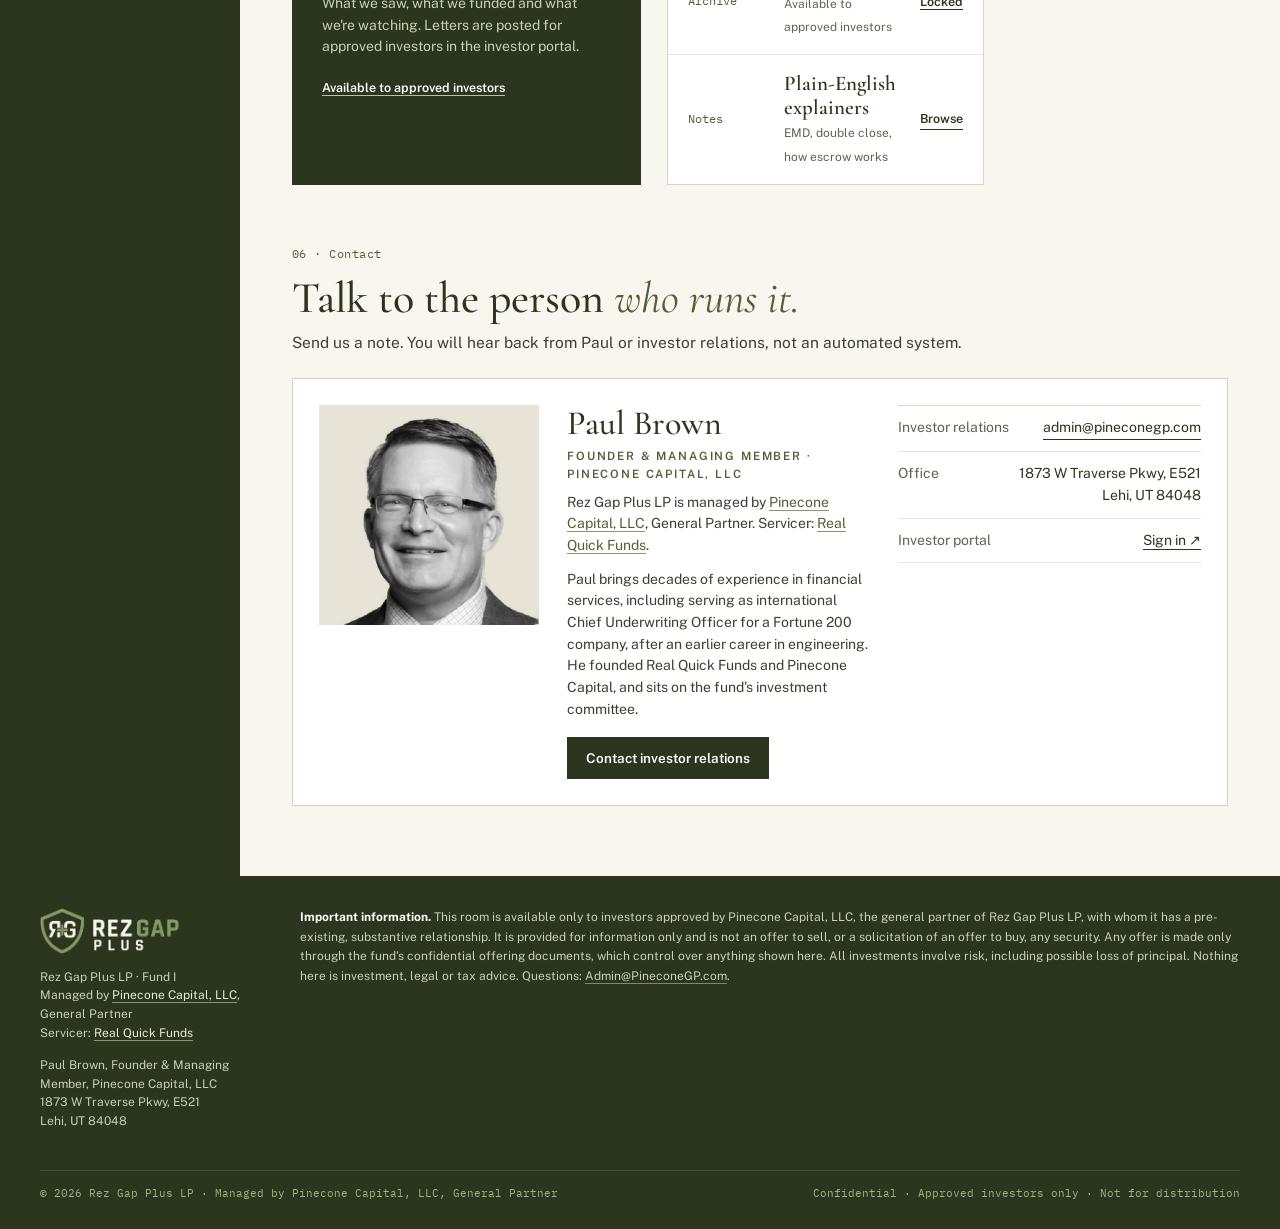
==== commit 77079933: "Point other investor portal links to portal.pineconegp.com Leave the sign-in button and its copy on " ====
--- a/index.html
+++ b/index.html
@@ -1,6 +1,6 @@
 <!doctype html><html lang="en"><head><meta charset="utf-8">
 <meta name="viewport" content="width=device-width,initial-scale=1">
-<meta name="robots" content="noindex,nofollow,noarchive">
+<meta name="robots" content="index,follow">
 <title>Overview · Rez Gap Plus Fund I</title>
 <link rel="icon" href="/favicon.ico?v=6" sizes="any"><link rel="icon" type="image/png" sizes="32x32" href="/favicon-32.png?v=6">
 <meta property="og:type" content="website"><meta property="og:site_name" content="Rez Gap Plus LP"><meta property="og:title" content="Overview · Rez Gap Plus Fund I"><meta property="og:description" content="Rez Gap Plus LP · Fund I. Managed by Pinecone Capital, LLC, General Partner."><meta property="og:image" content="https://rezgapplus.com/img/og-share.png"><meta name="twitter:card" content="summary_large_image"><link rel="apple-touch-icon" href="/apple-touch-icon.png?v=6">
@@ -19,7 +19,7 @@
  <span class="cap">In this room</span>
  <ul><li><a href="#overview" data-sec="overview" class=on>Overview <span class="n">01</span></a></li><li><a href="#structure" data-sec="structure">How it's structured <span class="n">02</span></a></li><li><a href="#deal" data-sec="deal">Life of a deal <span class="n">03</span></a></li><li><a href="#documents" data-sec="documents">Documents <span class="n">04</span></a></li><li><a href="#letters" data-sec="letters">Quarterly letters <span class="n">05</span></a></li><li><a href="#contact" data-sec="contact">Contact <span class="n">06</span></a></li><li><a href="/explainers.html" data-sec="explainers">Plain-English notes <span class="n">↗</span></a></li></ul>
  <span class="cap">Your account</span>
- <div class="box"><b>Investor portal</b>Documents, e-signing, subscriptions, statements and tax forms are in InvestNext, our third-party investor portal. It opens in a new tab with its own sign-in.<div style="margin-top:10px"><a class="plink" href="https://pineconecapital.investnext.com/portal/" target="_blank" rel="noopener" data-portal>Continue to the investor portal <span aria-hidden="true">↗</span><span class="sr"> (opens the InvestNext investor portal in a new tab)</span></a></div></div>
+ <div class="box"><b>Investor portal</b>Documents, e-signing, subscriptions, statements and tax forms are in the investor portal.<div style="margin-top:10px"><a class="plink" href="https://portal.pineconegp.com" data-portal>Continue to the investor portal <span aria-hidden="true">↗</span></a></div></div>
  <div class="mkw"><img src="/logo/rgp-shield-ondark.png" alt=""><p>Boring on purpose.</p></div>
 </div></aside>
 <main id="main">
@@ -34,7 +34,7 @@
   <div class="status">
    <h4>At a glance</h4>
    <div class="row"><span class="k">Fund</span><span class="v">Rez Gap Plus LP · Fund I</span></div><div class="row"><span class="k">General partner</span><span class="v">Pinecone Capital, LLC</span></div>
-   <div class="row"><span class="k">Documents &amp; e-signing</span><span class="v">InvestNext portal</span></div>
+   <div class="row"><span class="k">Documents &amp; e-signing</span><span class="v">Investor portal</span></div>
    <div class="row"><span class="k">Quarterly letters</span><span class="v">Approved investors</span></div>
       <div class="row"><span class="k">Investment committee</span><span class="v"><a class="ul" href="https://pineconegp.com/leadership" target="_blank" rel="noopener">Four members ↗</a></span></div>
       <div class="foot">Questions about your account go to a person, not a form. <a href="#contact">See Contact</a>.</div>
@@ -60,7 +60,7 @@
     <div class="expect">
      <div class="ex"><div class="cap">What you can expect · Reporting</div><h3>A letter every quarter</h3><p>Written by Paul, in plain English: what we saw, what we funded, what we're watching. Cadence and statement timing follow the offering documents.</p></div>
      <div class="ex"><div class="cap">What you can expect · Governance</div><h3>More than one set of eyes</h3><p>An investment committee, including members from outside the company, keeps control of the underwriting guidelines.<sup class="f"><a href="#fn5">5</a></sup></p></div>
-     <div class="ex"><div class="cap">What you can expect · Access</div><h3>A person, not a portal</h3><p>Investor relations answers by email. Statements, tax forms and signing are in the InvestNext portal.</p></div>
+     <div class="ex"><div class="cap">What you can expect · Access</div><h3>A person, not a portal</h3><p>Investor relations answers by email. Statements, tax forms and signing are in the investor portal.</p></div>
     </div>
    </div>
   </div>
@@ -99,16 +99,16 @@
  <section class="sec withfn" id="documents">
   <div>
    <div class="num">04 · Documents</div><h2>The document room.</h2>
-   <p class="sub">The offering documents control. This list shows what's available; the documents themselves, e-signing and subscriptions are in InvestNext, our third-party investor portal. Approved investors sign in there with their InvestNext account.<sup class="f"><a href="#fn9">9</a></sup></p>
+   <p class="sub">The offering documents control. This list shows what's available; the documents themselves, e-signing and subscriptions are in the investor portal. Approved investors sign in there.<sup class="f"><a href="#fn9">9</a></sup></p>
    <div class="docs">
     <div class="tabs" role="tablist" aria-label="Document categories"><button type="button" role="tab" aria-selected="true" data-tab="all">All · 8</button><button type="button" role="tab" aria-selected="false" data-tab="Offering">Offering</button><button type="button" role="tab" aria-selected="false" data-tab="Reporting">Reporting</button><button type="button" role="tab" aria-selected="false" data-tab="Tax">Tax</button><button type="button" role="tab" aria-selected="false" data-tab="Notices">Notices</button><input type="search" id="docsearch" placeholder="Search documents…" aria-label="Search documents"></div>
     <table><thead><tr><th>Document</th><th>Category</th><th>Status</th><th><span class="sr" style="position:absolute;left:-9999px">Action</span></th></tr></thead><tbody id="docrows"><tr data-cat="Offering"><td><span class="ic">PDF</span><b>Private Placement Memorandum</b></td><td data-l="Category">Offering</td><td data-l="Status"><span class="pill lock">Available to approved investors</span></td><td><button class="act" type="button" data-doc="Private Placement Memorandum">Locked</button></td></tr><tr data-cat="Offering"><td><span class="ic">PDF</span><b>Limited Partnership Agreement</b></td><td data-l="Category">Offering</td><td data-l="Status"><span class="pill lock">Available to approved investors</span></td><td><button class="act" type="button" data-doc="Limited Partnership Agreement">Locked</button></td></tr><tr data-cat="Offering"><td><span class="ic">DOC</span><b>Subscription documents</b></td><td data-l="Category">Offering</td><td data-l="Status"><span class="pill lock">E-sign in investor portal</span></td><td><button class="act" type="button" data-doc="Subscription documents">Locked</button></td></tr><tr data-cat="Reporting"><td><span class="ic">PDF</span><b>Quarterly letters</b></td><td data-l="Category">Reporting</td><td data-l="Status"><span class="pill lock">Available to approved investors</span></td><td><button class="act" type="button" data-doc="Quarterly letters">Locked</button></td></tr><tr data-cat="Reporting"><td><span class="ic">PDF</span><b>Quarterly fund statements</b></td><td data-l="Category">Reporting</td><td data-l="Status"><span class="pill lock">Available to approved investors</span></td><td><button class="act" type="button" data-doc="Quarterly fund statements">Locked</button></td></tr><tr data-cat="Tax"><td><span class="ic">PDF</span><b>Schedule K-1</b></td><td data-l="Category">Tax</td><td data-l="Status"><span class="pill lock">Issued to approved investors</span></td><td><button class="act" type="button" data-doc="Schedule K-1">Locked</button></td></tr><tr data-cat="Notices"><td><span class="ic">PDF</span><b>Form D notice filing</b></td><td data-l="Category">Notices</td><td data-l="Status"><span class="pill lock">Available to approved investors</span></td><td><button class="act" type="button" data-doc="Form D notice filing">Locked</button></td></tr><tr data-cat="Notices"><td><span class="ic">PDF</span><b>Servicing agreement summary</b></td><td data-l="Category">Notices</td><td data-l="Status"><span class="pill lock">Available to approved investors</span></td><td><button class="act" type="button" data-doc="Servicing agreement summary">Locked</button></td></tr></tbody></table>
     <div class="empty" id="docempty" hidden>No documents match.</div>
-    <div class="note">Documents are not posted on this website. Approved investors open them in the InvestNext investor portal.</div>
+    <div class="note">Documents are not posted on this website. Approved investors open them in the investor portal.</div>
    </div>
   </div>
   <div class="margin"><span class="cap">Notes</span>
-   <p class="fn" id="fn9"><i>9</i>InvestNext is a third-party portal operated by InvestNext, not by Rez Gap Plus or its general partner. It has its own sign-in and privacy terms.</p>
+   <p class="fn" id="fn9"><i>9</i>The investor portal holds the documents, e-signing and subscriptions. Approved investors sign in there.</p>
      </div>
  </section>
 
@@ -137,7 +137,7 @@
    <div class="ph-img"><img src="/img/paul-brown.webp?v=2" alt="Paul Brown" width="600" height="600"></div>
    <div><h3>Paul Brown</h3><div class="t">Founder &amp; Managing Member · Pinecone Capital, LLC</div><p class="credit">Rez Gap Plus LP is managed by <a href="https://pineconegp.com" target="_blank" rel="noopener">Pinecone Capital, LLC</a>, General Partner. Servicer: <a href="https://realquickfunds.com" target="_blank" rel="noopener">Real Quick Funds</a>.</p><p>Paul brings decades of experience in financial services, including serving as international Chief Underwriting Officer for a Fortune 200 company, after an earlier career in engineering. He founded Real Quick Funds and Pinecone Capital, and sits on the fund's investment committee.</p>
     <div class="btns"><button class="btn" type="button" id="ir-open" aria-haspopup="dialog" aria-controls="ir-dialog">Contact investor relations</button></div></div>
-   <div class="kv"><div><span>Investor relations</span><a class="ul" href="mailto:admin@pineconegp.com">admin@pineconegp.com</a></div><div><span>Office</span><span>1873 W Traverse Pkwy, E521<br>Lehi, UT 84048</span></div><div><span>Investor portal</span><span>InvestNext · <a class="ul" href="https://pineconecapital.investnext.com/portal/" target="_blank" rel="noopener" data-portal>Sign in <span aria-hidden="true">↗</span><span class="sr"> (opens the InvestNext investor portal in a new tab)</span></a></span></div></div>
+   <div class="kv"><div><span>Investor relations</span><a class="ul" href="mailto:admin@pineconegp.com">admin@pineconegp.com</a></div><div><span>Office</span><span>1873 W Traverse Pkwy, E521<br>Lehi, UT 84048</span></div><div><span>Investor portal</span><span><a class="ul" href="https://portal.pineconegp.com" data-portal>Sign in <span aria-hidden="true">↗</span></a></span></div></div>
   </div>
  </section>
 <dialog id="ir-dialog" class="irdlg" aria-labelledby="ir-h">
@@ -162,7 +162,7 @@
  <div class="d"><b>Important information.</b> This room is available only to investors approved by Pinecone Capital, LLC, the general partner of Rez Gap Plus LP, with whom it has a pre-existing, substantive relationship. It is provided for information only and is not an offer to sell, or a solicitation of an offer to buy, any security. Any offer is made only through the fund's confidential offering documents, which control over anything shown here. All investments involve risk, including possible loss of principal. Nothing here is investment, legal or tax advice. Questions: <a href="mailto:Admin@PineconeGP.com">Admin@PineconeGP.com</a>.</div>
  <div class="bot"><span>© 2026 Rez Gap Plus LP · Managed by Pinecone Capital, LLC, General Partner</span><span>Confidential · Approved investors only · Not for distribution</span></div>
 </footer>
-<dialog id="locked"><div class="dh">Available to approved investors</div><div class="db"><p id="locked-doc"><b>Document</b></p><p>Fund documents, letters, e-signing and statements are available only to approved investors, in InvestNext, our third-party investor portal, which has its own sign-in.</p><p><a class="ul" href="https://pineconecapital.investnext.com/portal/" target="_blank" rel="noopener">Sign in to the investor portal ↗</a></p><p>Can't open something you expect to see? Email <a class="ul" href="mailto:Admin@PineconeGP.com?subject=Investor%20room%20document">Admin@PineconeGP.com</a>.</p></div><div class="df"><button class="btn" type="button" data-close>Close</button></div></dialog>
+<dialog id="locked"><div class="dh">Available to approved investors</div><div class="db"><p id="locked-doc"><b>Document</b></p><p>Fund documents, letters, e-signing and statements are available only to approved investors, in the investor portal.</p><p><a class="ul" href="https://portal.pineconegp.com">Sign in to the investor portal ↗</a></p><p>Can't open something you expect to see? Email <a class="ul" href="mailto:Admin@PineconeGP.com?subject=Investor%20room%20document">Admin@PineconeGP.com</a>.</p></div><div class="df"><button class="btn" type="button" data-close>Close</button></div></dialog>
 <div class="entry" id="entry" hidden role="dialog" aria-modal="true" aria-labelledby="entry-h">
  <div class="card">
   <img src="/logo/rgp-lockup.png" alt="Rez Gap Plus" width="1185" height="393">
